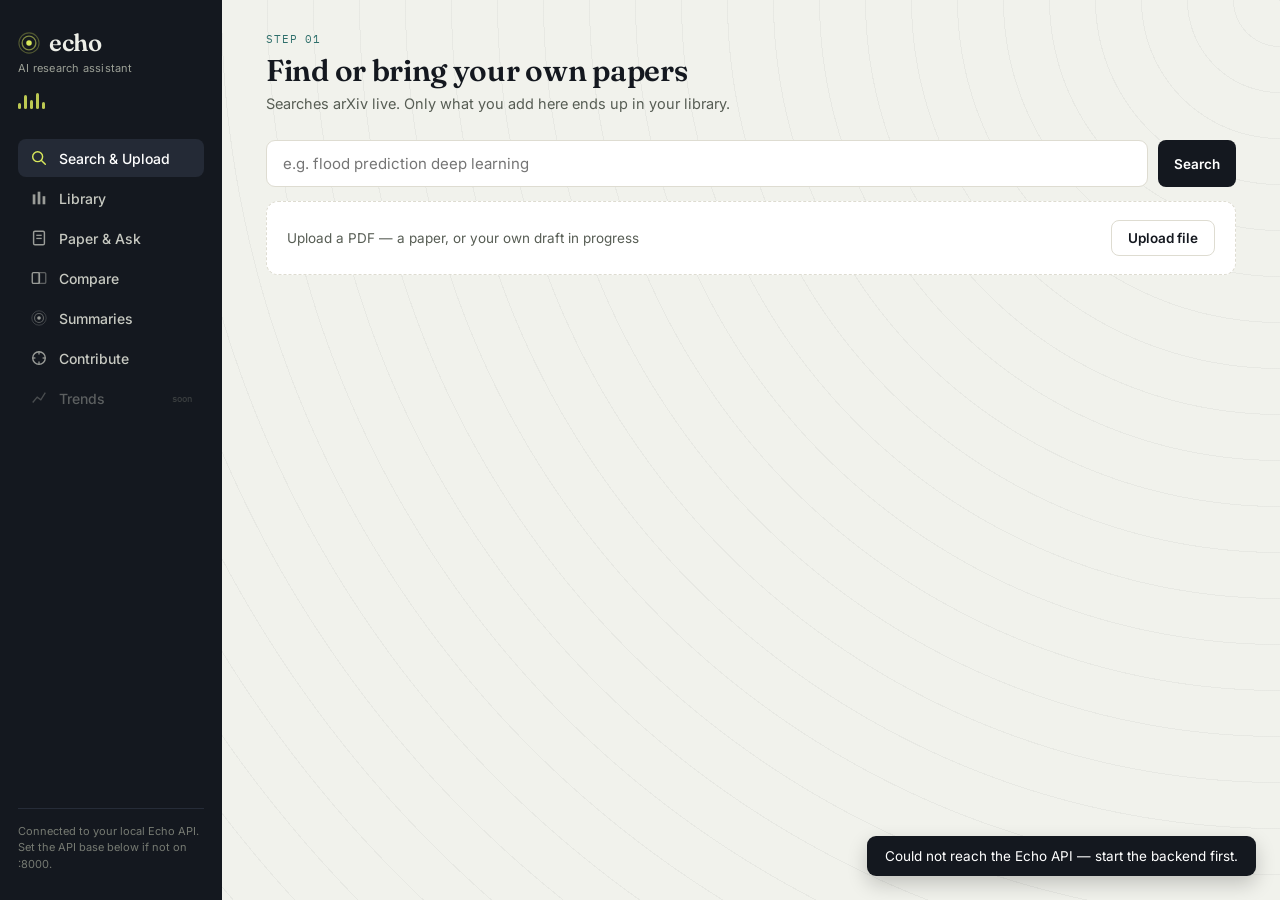
==== frontend/echo_app.html @ d470e2c8 "Echo : Modern researchpaper summarization tool" ====
<!DOCTYPE html>
<html lang="en">
<head>
<meta charset="UTF-8">
<meta name="viewport" content="width=device-width, initial-scale=1.0">
<title>Echo — AI Research Assistant</title>
<link rel="preconnect" href="https://fonts.googleapis.com">
<link href="https://fonts.googleapis.com/css2?family=Fraunces:ital,wght@0,500;0,600;1,500&family=Inter:wght@400;500;600;700&family=IBM+Plex+Mono:wght@400;500&display=swap" rel="stylesheet">
<style>
  :root{
    --ink:#14181F; --ink-soft:#575D54; --paper:#F1F2EC; --card:#FFFFFF; --line:#DEDCD1;
    --teal:#2F6F6B; --teal-soft:#E4EEED; --amber:#C48A2E; --amber-soft:#F5EAD6; --highlighter:#D9E85C;
    --red:#B4432E; --red-soft:#F5DCD6;
  }
  *{box-sizing:border-box;}
  html,body{margin:0;padding:0;}
  body{ background:var(--paper); color:var(--ink); font-family:'Inter',sans-serif; display:flex; min-height:100vh; }
  ::selection{ background:var(--highlighter); }
  @media (prefers-reduced-motion:reduce){ *{ animation:none !important; transition:none !important; } }

  .sidebar{ width:222px; flex-shrink:0; background:var(--ink); color:#EDEEE7; display:flex; flex-direction:column; padding:28px 18px; position:sticky; top:0; height:100vh; overflow-y:auto; }
  .brand{ display:flex; align-items:center; gap:9px; margin-bottom:4px; }
  .brand svg{ color:var(--highlighter); }
  .logo{ font-family:'Fraunces',serif; font-weight:600; font-size:24px; letter-spacing:-0.02em; }
  .tagline{ font-size:11px; color:#9CA096; margin-bottom:18px; letter-spacing:0.02em; }
  .eq{ display:flex; align-items:flex-end; gap:3px; height:16px; margin-bottom:30px; }
  .eq .bar{ width:3px; background:var(--highlighter); border-radius:2px; opacity:.85; transform-origin:bottom; animation:eqpulse 1.2s ease-in-out infinite; }
  .eq .bar:nth-child(1){height:6px; animation-delay:0s;}
  .eq .bar:nth-child(2){height:14px; animation-delay:.15s;}
  .eq .bar:nth-child(3){height:9px; animation-delay:.3s;}
  .eq .bar:nth-child(4){height:16px; animation-delay:.45s;}
  .eq .bar:nth-child(5){height:7px; animation-delay:.6s;}
  @keyframes eqpulse{ 0%,100%{ transform:scaleY(.6);} 50%{ transform:scaleY(1);} }

  nav{ display:flex; flex-direction:column; gap:2px; }
  .navitem{ display:flex; align-items:center; gap:11px; padding:10px 12px; border-radius:8px; font-size:14px; font-weight:500; color:#C7C9C1; cursor:pointer; transition:background .15s ease, color .15s ease; }
  .navitem svg{ flex-shrink:0; opacity:.75; }
  .navitem:hover{ background:#1F2530; color:#fff; }
  .navitem.active{ background:#242A36; color:#fff; }
  .navitem.active svg{ opacity:1; color:var(--highlighter); }
  .navitem.disabled{ opacity:.4; cursor:default; }
  .nav-count{ margin-left:auto; font-family:'IBM Plex Mono',monospace; font-size:10.5px; background:var(--highlighter); color:var(--ink); border-radius:999px; padding:1px 7px; display:none; }
  .nav-count.show{ display:inline-block; }
  .soon{ margin-left:auto; font-family:'IBM Plex Mono',monospace; font-size:9px; color:#767A72; }
  .sidebar-foot{ margin-top:auto; font-size:11px; color:#767A72; line-height:1.5; border-top:1px solid #262C38; padding-top:14px; }

  main{ flex:1; padding:32px 44px 60px; max-width:1100px; position:relative;
    background-image: repeating-radial-gradient(circle at 100% 0%, rgba(20,24,31,0.045) 0px, rgba(20,24,31,0.045) 1px, transparent 1px, transparent 46px); }
  .topbar{ margin-bottom:28px; }
  .eyebrow{ font-family:'IBM Plex Mono',monospace; font-size:11px; text-transform:uppercase; letter-spacing:0.08em; color:var(--teal); margin-bottom:6px; }
  h1.screen-title{ font-family:'Fraunces',serif; font-weight:600; font-size:30px; margin:0 0 6px; letter-spacing:-0.01em; }
  .screen-sub{ color:var(--ink-soft); font-size:14.5px; max-width:620px; }
  .screen{ display:none; }
  .screen.active{ display:block; animation:fadeIn .35s ease; }
  @keyframes fadeIn{ from{opacity:0; transform:translateY(6px);} to{opacity:1; transform:translateY(0);} }

  .btn{ font-family:'Inter',sans-serif; font-weight:600; font-size:13.5px; border:none; border-radius:8px; padding:9px 16px; cursor:pointer; transition:transform .1s ease, opacity .15s ease; }
  .btn:hover{ opacity:.88; }
  .btn:disabled{ opacity:.5; cursor:default; }
  .btn-primary{ background:var(--ink); color:#fff; }
  .btn-ghost{ background:transparent; color:var(--ink); border:1px solid var(--line); }
  .btn-teal{ background:var(--teal); color:#fff; }
  .btn-sm{ padding:6px 11px; font-size:12.5px; }

  .searchbar{ display:flex; gap:10px; margin-bottom:14px; }
  .searchbar input{ flex:1; padding:13px 16px; border-radius:9px; border:1px solid var(--line); font-size:15px; font-family:'Inter',sans-serif; background:#fff; }
  .dropzone{ border:1.5px dashed var(--line); border-radius:12px; padding:18px 20px; display:flex; align-items:center; justify-content:space-between; color:var(--ink-soft); font-size:13.5px; margin-bottom:28px; background:#fff; gap:14px; }

  .card{ background:var(--card); border:1px solid var(--line); border-radius:12px; padding:18px 20px; margin-bottom:12px; position:relative; transition:transform .15s ease, box-shadow .15s ease; }
  .card:hover{ transform:translateY(-2px); box-shadow:0 10px 24px rgba(20,24,31,0.07); }
  .card-top{ display:flex; justify-content:space-between; align-items:flex-start; gap:16px; }
  .paper-title{ font-family:'Fraunces',serif; font-weight:500; font-size:17px; line-height:1.35; margin:0 0 6px; }
  .paper-meta{ font-size:12.5px; color:var(--ink-soft); }
  .badge{ font-family:'IBM Plex Mono',monospace; font-size:10.5px; padding:3px 8px; border-radius:5px; display:inline-flex; align-items:center; gap:5px; margin-top:10px; }
  .badge .dot{ width:6px;height:6px;border-radius:50%; }
  .badge.reviewed{ background:var(--teal-soft); color:var(--teal); }
  .badge.reviewed .dot{ background:var(--teal); }
  .badge.preprint{ background:var(--amber-soft); color:var(--amber); }
  .badge.preprint .dot{ background:var(--amber); }
  .badge.low{ background:var(--red-soft); color:var(--red); }
  .badge.low .dot{ background:var(--red); }
  .card-actions{ margin-top:14px; display:flex; gap:8px; align-items:center; flex-wrap:wrap; }

  .lib-toolbar{ display:flex; justify-content:space-between; align-items:center; background:#fff; border:1px solid var(--line); border-radius:10px; padding:12px 16px; margin-bottom:18px; font-size:13.5px; color:var(--ink-soft); flex-wrap:wrap; gap:10px; }
  .lib-grid{ display:grid; grid-template-columns:1fr 1fr; gap:12px; }
  .chip{ font-family:'IBM Plex Mono',monospace; font-size:10.5px; background:var(--paper); border:1px solid var(--line); border-radius:6px; padding:3px 8px; display:inline-block; margin-top:10px; margin-right:6px; }
  .check{ position:absolute; top:16px; right:16px; width:18px; height:18px; border-radius:5px; border:1.5px solid var(--line); background:#fff; cursor:pointer; }
  .check.checked{ background:var(--teal); border-color:var(--teal); }
  .remove-btn{ position:absolute; top:16px; right:42px; width:18px; height:18px; border-radius:5px; border:1px solid var(--line); background:#fff; display:flex; align-items:center; justify-content:center; cursor:pointer; font-size:12px; color:var(--ink-soft); line-height:1; }
  .remove-btn:hover{ color:var(--red); border-color:var(--red); }

  .detail-grid{ display:grid; grid-template-columns:1.15fr 0.85fr; gap:22px; align-items:start; }
  .field{ margin-bottom:16px; }
  .field-label{ font-family:'IBM Plex Mono',monospace; font-size:10.5px; text-transform:uppercase; letter-spacing:0.07em; color:var(--teal); margin-bottom:5px; }
  .field-body{ font-size:14px; line-height:1.55; }
  .gap-highlight{ background: linear-gradient(104deg, transparent 0, var(--highlighter) 0, var(--highlighter) 100%, transparent 100%); padding:0.05em 0.35em; border-radius:2px 8px 3px 9px/9px 3px 8px 2px; box-decoration-break:clone; -webkit-box-decoration-break:clone; }
  .chat-panel{ background:var(--ink); border-radius:14px; padding:18px; color:#EDEEE7; position:sticky; top:32px; }
  .chat-head{ font-family:'IBM Plex Mono',monospace; font-size:11px; color:#9CA096; margin-bottom:14px; }
  .bubble{ background:#1F2530; border-radius:10px; padding:12px 14px; font-size:13.5px; line-height:1.5; margin-bottom:10px; }
  .bubble.q{ background:transparent; border:1px solid #2E3542; color:#C7C9C1; }
  .src-chip{ display:inline-block; font-family:'IBM Plex Mono',monospace; font-size:10px; background:#2A3140; color:var(--highlighter); border-radius:5px; padding:2px 6px; margin-left:4px; margin-top:4px; }
  .chat-input{ display:flex; gap:8px; margin-top:6px; }
  .chat-input input{ flex:1; background:#1F2530; border:1px solid #2E3542; border-radius:8px; padding:9px 11px; color:#fff; font-size:13px; }
  .chat-log{ max-height:340px; overflow-y:auto; margin-bottom:6px; }

  table.compare{ width:100%; border-collapse:collapse; background:#fff; border-radius:12px; overflow:hidden; border:1px solid var(--line); }
  table.compare th, table.compare td{ text-align:left; padding:13px 16px; font-size:13.5px; border-bottom:1px solid var(--line); vertical-align:top; }
  table.compare th{ font-family:'Fraunces',serif; font-weight:600; font-size:15px; background:var(--paper); }
  table.compare tr:last-child td{ border-bottom:none; }

  .sum-row{ display:flex; gap:10px; margin:7px 0; font-size:13.5px; line-height:1.55; }
  .sum-row .field-label{ min-width:112px; flex-shrink:0; margin-bottom:0; padding-top:1px; }

  .empty-state{ background:#fff; border:1.5px dashed var(--line); border-radius:12px; padding:44px 24px; text-align:center; color:var(--ink-soft); font-size:14px; }
  .empty-state .big{ font-family:'Fraunces',serif; font-size:18px; color:var(--ink); margin-bottom:6px; }
  .empty-state button{ margin-top:14px; }

  textarea.idea-box{ width:100%; padding:13px 14px; border:1px solid var(--line); border-radius:9px; font-family:'Inter',sans-serif; font-size:14.5px; margin:12px 0; resize:vertical; }

  .modal-overlay{ position:fixed; inset:0; background:rgba(20,24,31,0.55); display:flex; align-items:center; justify-content:center; z-index:60; padding:24px; }
  .modal-overlay.hidden{ display:none; }
  .modal-box{ background:#fff; max-width:640px; width:100%; max-height:82vh; overflow-y:auto; border-radius:14px; padding:30px 32px; position:relative; }
  .modal-close{ position:absolute; top:18px; right:18px; width:28px; height:28px; border-radius:8px; border:1px solid var(--line); background:#fff; cursor:pointer; font-size:14px; color:var(--ink-soft); }
  .modal-box .paper-title{ font-size:20px; padding-right:34px; }
  .modal-box p{ font-size:14px; line-height:1.7; color:#23281F; margin:14px 0; white-space:pre-wrap; }

  .toast{ position:fixed; bottom:24px; right:24px; background:var(--ink); color:#fff; padding:12px 18px; border-radius:9px; font-size:13.5px; box-shadow:0 8px 20px rgba(0,0,0,.2); z-index:80; opacity:0; transition:opacity .25s ease; }
  .toast.show{ opacity:1; }
  .spinner{ display:inline-block; width:13px; height:13px; border:2px solid rgba(255,255,255,.4); border-top-color:#fff; border-radius:50%; animation:spin .7s linear infinite; margin-right:6px; vertical-align:-2px; }
  @keyframes spin{ to{ transform:rotate(360deg); } }

  @media (max-width:820px){
    body{ flex-direction:column; }
    .sidebar{ width:100%; height:auto; position:relative; flex-direction:row; align-items:center; overflow-x:auto; }
    nav{ flex-direction:row; }
    main{ padding:24px; }
    .detail-grid, .lib-grid{ grid-template-columns:1fr; }
  }
</style>
</head>
<body>

<aside class="sidebar">
  <div class="brand">
    <svg width="22" height="22" viewBox="0 0 24 24"><circle cx="12" cy="12" r="3" fill="currentColor"/><circle cx="12" cy="12" r="7.5" fill="none" stroke="currentColor" stroke-width="1.5" opacity=".55"/><circle cx="12" cy="12" r="11" fill="none" stroke="currentColor" stroke-width="1.2" opacity=".3"/></svg>
    <div class="logo">echo</div>
  </div>
  <div class="tagline">AI research assistant</div>
  <div class="eq"><span class="bar"></span><span class="bar"></span><span class="bar"></span><span class="bar"></span><span class="bar"></span></div>
  <nav id="nav">
    <div class="navitem active" data-screen="search"><svg width="18" height="18" viewBox="0 0 20 20"><circle cx="8.5" cy="8.5" r="5.5" fill="none" stroke="currentColor" stroke-width="1.6"/><line x1="13" y1="13" x2="17" y2="17" stroke="currentColor" stroke-width="1.6" stroke-linecap="round"/></svg>Search &amp; Upload</div>
    <div class="navitem" data-screen="library"><svg width="18" height="18" viewBox="0 0 20 20"><rect x="3" y="6" width="3" height="11" fill="currentColor"/><rect x="8.5" y="3" width="3" height="14" fill="currentColor"/><rect x="14" y="8" width="3" height="9" fill="currentColor"/></svg>Library<span class="nav-count" id="navLibCount">0</span></div>
    <div class="navitem" data-screen="paper"><svg width="18" height="18" viewBox="0 0 20 20"><rect x="4" y="2.5" width="12" height="15" rx="1.5" fill="none" stroke="currentColor" stroke-width="1.6"/><line x1="7" y1="7" x2="13" y2="7" stroke="currentColor" stroke-width="1.4"/><line x1="7" y1="10.5" x2="13" y2="10.5" stroke="currentColor" stroke-width="1.4"/></svg>Paper &amp; Ask</div>
    <div class="navitem" data-screen="compare"><svg width="18" height="18" viewBox="0 0 20 20"><rect x="2.5" y="4" width="8" height="12" rx="1.3" fill="none" stroke="currentColor" stroke-width="1.5"/><rect x="9.5" y="4" width="8" height="12" rx="1.3" fill="none" stroke="currentColor" stroke-width="1.5" opacity="0.55"/></svg>Compare</div>
    <div class="navitem" data-screen="summaries"><svg width="18" height="18" viewBox="0 0 20 20"><circle cx="10" cy="10" r="2" fill="currentColor"/><circle cx="10" cy="10" r="5" fill="none" stroke="currentColor" stroke-width="1.3" opacity="0.55"/><circle cx="10" cy="10" r="8" fill="none" stroke="currentColor" stroke-width="1.1" opacity="0.3"/></svg>Summaries</div>
    <div class="navitem" data-screen="contribute"><svg width="18" height="18" viewBox="0 0 20 20"><circle cx="10" cy="10" r="7" fill="none" stroke="currentColor" stroke-width="1.5"/><line x1="10" y1="3" x2="10" y2="6" stroke="currentColor" stroke-width="1.4"/><line x1="10" y1="14" x2="10" y2="17" stroke="currentColor" stroke-width="1.4"/><line x1="3" y1="10" x2="6" y2="10" stroke="currentColor" stroke-width="1.4"/><line x1="14" y1="10" x2="17" y2="10" stroke="currentColor" stroke-width="1.4"/></svg>Contribute</div>
    <div class="navitem disabled" data-screen="trends"><svg width="18" height="18" viewBox="0 0 20 20"><polyline points="3,15 8,9 12,12 17,4" fill="none" stroke="currentColor" stroke-width="1.5"/></svg>Trends<span class="soon">soon</span></div>
  </nav>
  <div class="sidebar-foot">Connected to your local Echo API.<br>Set the API base below if not on :8000.</div>
</aside>

<main>

  <section class="screen active" id="search">
    <div class="topbar">
      <div class="eyebrow">Step 01</div>
      <h1 class="screen-title">Find or bring your own papers</h1>
      <div class="screen-sub">Searches arXiv live. Only what you add here ends up in your library.</div>
    </div>
    <div class="searchbar"><input type="text" id="searchInput" placeholder="e.g. flood prediction deep learning"><button class="btn btn-primary" onclick="doSearch()">Search</button></div>
    <div class="dropzone">
      <span>Upload a PDF — a paper, or your own draft in progress</span>
      <input type="file" id="fileInput" accept="application/pdf" style="display:none" onchange="doUpload()">
      <button class="btn btn-ghost" onclick="document.getElementById('fileInput').click()">Upload file</button>
    </div>
    <div id="searchResults"></div>
  </section>

  <section class="screen" id="library">
    <div class="topbar"><div class="eyebrow">Step 02</div><h1 class="screen-title">Your library</h1>
      <div class="screen-sub">Only papers you've added from search or uploaded yourself appear here.</div></div>
    <div id="libraryContent"></div>
  </section>

  <section class="screen" id="paper">
    <div class="topbar"><div class="eyebrow">Step 03</div><h1 class="screen-title" id="paperTitle">Paper &amp; Ask</h1><div class="screen-sub" id="paperMeta"></div></div>
    <div id="paperContent"></div>
  </section>

  <section class="screen" id="compare">
    <div class="topbar"><div class="eyebrow">Step 04</div><h1 class="screen-title">Compare selected papers</h1><div class="screen-sub">Check 2 or more papers in your library to compare them.</div></div>
    <div id="compareContent"></div>
  </section>

  <section class="screen" id="summaries">
    <div class="topbar"><div class="eyebrow">Step 05</div><h1 class="screen-title">Summaries</h1><div class="screen-sub">Methodology, findings, research gap, and future work — generated per paper via RAG.</div></div>
    <div id="summariesContent"></div>
  </section>

  <section class="screen" id="contribute">
    <div class="topbar"><div class="eyebrow">Step 06</div><h1 class="screen-title">Contribute</h1><div class="screen-sub">Describe your idea and Echo will match it against your library by embedding similarity, then suggest how to build on the closest paper.</div></div>
    <div class="card">
      <div class="field-label">Your idea or contribution</div>
      <textarea id="ideaInput" class="idea-box" rows="4">I want to improve flood detection by combining drone-based capture with SAR imagery and a transformer model for near real-time inference.</textarea>
      <div class="card-actions"><button class="btn btn-primary" onclick="analyzeIdea()">Find relevant paper &amp; get guidance</button></div>
    </div>
    <div id="contribResult"></div>
  </section>

  <section class="screen" id="trends">
    <div class="topbar"><div class="eyebrow">Phase 4</div><h1 class="screen-title">Trends &amp; citation network</h1></div>
    <div class="empty-state"><div class="big">Coming soon</div>Citation-network visualization and cross-corpus trend prediction are intentionally out of scope for this version — stubbed here so the full intended shape of Echo is visible.</div>
  </section>

</main>

<div class="modal-overlay hidden" id="readerModal">
  <div class="modal-box">
    <button class="modal-close" onclick="closeReader()">✕</button>
    <div class="eyebrow" id="readerMeta"></div>
    <div class="paper-title" id="readerTitle"></div>
    <div id="readerBody"></div>
  </div>
</div>

<div class="toast" id="toast"></div>

<script>
const API = window.ECHO_API_BASE || 'http://localhost:8000';

let library = [];
let selected = new Set();
let currentPaperId = null;
let chatHistory = {};

function showToast(msg){
  const t = document.getElementById('toast');
  t.textContent = msg;
  t.classList.add('show');
  setTimeout(() => t.classList.remove('show'), 2600);
}

async function api(path, opts={}){
  const res = await fetch(API + path, { headers:{'Content-Type':'application/json'}, ...opts });
  if(!res.ok){ throw new Error('API error ' + res.status); }
  return res.json();
}

function goTo(screenId){
  document.querySelectorAll('.navitem').forEach(i => i.classList.remove('active'));
  const item = document.querySelector(`.navitem[data-screen="${screenId}"]`);
  if(item && !item.classList.contains('disabled')) item.classList.add('active');
  document.querySelectorAll('.screen').forEach(s => s.classList.remove('active'));
  document.getElementById(screenId).classList.add('active');
}
document.querySelectorAll('.navitem').forEach(item => {
  if(!item.classList.contains('disabled')) item.addEventListener('click', () => goTo(item.dataset.screen));
});

async function doSearch(){
  const q = document.getElementById('searchInput').value.trim();
  if(!q) return;
  const el = document.getElementById('searchResults');
  el.innerHTML = `<div class="empty-state"><span class="spinner" style="border-color:rgba(20,24,31,.2); border-top-color:var(--ink);"></span>Searching arXiv...</div>`;
  try{
    const data = await api('/search', { method:'POST', body: JSON.stringify({ query: q }) });
    if(data.results && data.results.error){ el.innerHTML = `<div class="empty-state">Search failed: ${data.results.error}</div>`; return; }
    window._lastResults = data.results || [];
    renderSearchResults();
  }catch(e){
    el.innerHTML = `<div class="empty-state">Could not reach the Echo API at ${API}. Is the backend running?</div>`;
  }
}

function renderSearchResults(){
  const el = document.getElementById('searchResults');
  const results = window._lastResults || [];
  if(results.length === 0){ el.innerHTML = ''; return; }
  el.innerHTML = results.map(p => {
    const added = library.some(lp => lp.id === p.id || lp.title === p.title);
    return `<div class="card"><div class="card-top"><div>
      <div class="paper-title">${p.title}</div>
      <div class="paper-meta">${(p.authors||[]).join(', ')} · ${p.year} · ${p.venue}</div>
      <span class="badge preprint"><span class="dot"></span>arXiv</span>
    </div></div>
    <div class="card-actions"><button class="btn ${added?'btn-ghost':'btn-teal'}" ${added?'disabled':''} onclick='addFromSearch(${JSON.stringify(p).replace(/'/g,"&#39;")})'>${added?'Added ✓':'+ Add to library'}</button></div></div>`;
  }).join('');
}

async function addFromSearch(paper){
  showToast('Ingesting, chunking, embedding, and summarizing...');
  try{
    await api('/library/add-from-search', { method:'POST', body: JSON.stringify(paper) });
    await refreshLibrary();
    renderSearchResults();
    showToast('Added to library');
  }catch(e){ showToast('Failed to add paper'); }
}

async function doUpload(){
  const input = document.getElementById('fileInput');
  if(!input.files.length) return;
  const form = new FormData();
  form.append('file', input.files[0]);
  showToast('Uploading and processing PDF...');
  try{
    const res = await fetch(API + '/library/upload', { method:'POST', body: form });
    if(!res.ok) throw new Error();
    await refreshLibrary();
    showToast('Uploaded and added to library');
  }catch(e){ showToast('Upload failed'); }
  input.value = '';
}

async function refreshLibrary(){
  const data = await api('/library');
  library = data.papers || [];
  library.forEach(p => selected.add(p.id));
  renderLibrary();
  renderSummaries();
  updateNavCount();
}

function renderLibrary(){
  const el = document.getElementById('libraryContent');
  if(library.length === 0){
    el.innerHTML = `<div class="empty-state"><div class="big">Your library is empty</div>Search for papers or upload your own draft — only what you add shows up here.<br><button class="btn btn-primary" onclick="goTo('search')">Go to Search &amp; Upload</button></div>`;
    return;
  }
  const toolbar = `<div class="lib-toolbar"><span>${library.length} paper(s) in your library · ${selected.size} selected</span>
    <div style="display:flex; gap:8px;"><button class="btn btn-ghost" onclick="goTo('compare')">Compare selected</button><button class="btn btn-primary" onclick="goTo('summaries')">View summaries</button></div></div>`;
  const grid = '<div class="lib-grid">' + library.map(p => {
    const isChecked = selected.has(p.id);
    return `<div class="card">
      <div class="remove-btn" onclick="removeFromLibrary('${p.id}')" title="Remove">✕</div>
      <div class="check ${isChecked?'checked':''}" onclick="toggleSelect('${p.id}')" title="Select for compare"></div>
      <div class="paper-title" style="font-size:15px; padding-right:50px;">${p.title}</div>
      <div class="paper-meta">${p.authors||''} ${p.year?'· '+p.year:''}</div>
      <div class="card-actions"><button class="btn btn-ghost btn-sm" onclick="viewPaper('${p.id}')">View &amp; Ask</button><button class="btn btn-ghost btn-sm" onclick="openReader('${p.id}')">Read full paper</button></div>
    </div>`;
  }).join('') + '</div>';
  el.innerHTML = toolbar + grid;
}

function toggleSelect(id){ if(selected.has(id)) selected.delete(id); else selected.add(id); renderLibrary(); renderCompare(); }

async function removeFromLibrary(id){
  await api('/library/' + id, { method:'DELETE' });
  selected.delete(id);
  if(currentPaperId === id) currentPaperId = null;
  await refreshLibrary();
  renderSearchResults();
}

async function viewPaper(id){
  currentPaperId = id;
  goTo('paper');
  renderPaper();
}

function renderPaper(){
  const titleEl = document.getElementById('paperTitle');
  const metaEl = document.getElementById('paperMeta');
  const content = document.getElementById('paperContent');
  const p = library.find(x => x.id === currentPaperId);
  if(!p){
    titleEl.textContent = 'Paper & Ask';
    metaEl.textContent = '';
    content.innerHTML = `<div class="empty-state"><div class="big">No paper selected</div>Add a paper to your library, then click "View &amp; Ask" to open it here.<br><button class="btn btn-primary" onclick="goTo('library')">Go to Library</button></div>`;
    return;
  }
  titleEl.textContent = p.title;
  metaEl.textContent = [p.authors, p.year, p.venue].filter(Boolean).join(' · ');
  if(!chatHistory[p.id]) chatHistory[p.id] = [];
  content.innerHTML = `<div class="card-actions" style="margin:-10px 0 18px;"><button class="btn btn-ghost btn-sm" onclick="openReader('${p.id}')">Read full paper</button></div>
  <div class="detail-grid">
    <div>
      <div class="field"><div class="field-label">Methodology</div><div class="field-body">${p.methodology || 'Not yet summarized.'}</div></div>
      <div class="field"><div class="field-label">Findings</div><div class="field-body">${p.findings || 'Not yet summarized.'}</div></div>
      <div class="field"><div class="field-label">Research gap</div><div class="field-body"><span class="gap-highlight">${p.research_gap || 'Not yet summarized.'}</span></div></div>
      <div class="field"><div class="field-label">Future work</div><div class="field-body">${p.future_work || 'Not yet summarized.'}</div></div>
    </div>
    <div class="chat-panel">
      <div class="chat-head">ASK ECHO ABOUT THIS PAPER</div>
      <div class="chat-log" id="chatLog"></div>
      <div class="chat-input"><input type="text" id="chatInput" placeholder="Ask a question..." onkeydown="if(event.key==='Enter') sendChat()"><button class="btn btn-teal" onclick="sendChat()">Ask</button></div>
    </div>
  </div>`;
  renderChatLog();
}

function renderChatLog(){
  const log = document.getElementById('chatLog');
  if(!log) return;
  const hist = chatHistory[currentPaperId] || [];
  log.innerHTML = hist.map(m => m.role === 'q'
    ? `<div class="bubble q">${m.text}</div>`
    : `<div class="bubble">${m.text}${(m.sources||[]).map((s,i)=>`<span class="src-chip">Source ${i+1} · ${s.section}</span>`).join('')}</div>`
  ).join('');
  log.scrollTop = log.scrollHeight;
}

async function sendChat(){
  const input = document.getElementById('chatInput');
  const q = input.value.trim();
  if(!q || !currentPaperId) return;
  chatHistory[currentPaperId].push({role:'q', text:q});
  input.value = '';
  renderChatLog();
  try{
    const data = await api('/ask', { method:'POST', body: JSON.stringify({ question:q, paper_ids:[currentPaperId] }) });
    chatHistory[currentPaperId].push({role:'a', text:data.answer, sources:data.sources});
  }catch(e){
    chatHistory[currentPaperId].push({role:'a', text:'Something went wrong reaching Echo.'});
  }
  renderChatLog();
}

function renderCompare(){
  const el = document.getElementById('compareContent');
  const rows = library.filter(p => selected.has(p.id));
  if(rows.length < 2){
    el.innerHTML = `<div class="empty-state"><div class="big">Select at least 2 papers</div>Check papers in your library to compare them side by side.<br><button class="btn btn-primary" onclick="goTo('library')">Go to Library</button></div>`;
    return;
  }
  const fields = [['methodology','Methodology'], ['findings','Findings'], ['research_gap','Research gap'], ['future_work','Future work']];
  let html = `<table class="compare"><tr><th></th>${rows.map(p => `<th>${p.title.slice(0,30)}</th>`).join('')}</tr>`;
  fields.forEach(([key,label]) => { html += `<tr><td><strong>${label}</strong></td>${rows.map(p => `<td>${p[key] || '—'}</td>`).join('')}</tr>`; });
  html += '</table>';
  el.innerHTML = html;
}

function renderSummaries(){
  const el = document.getElementById('summariesContent');
  if(library.length === 0){
    el.innerHTML = `<div class="empty-state"><div class="big">No summaries yet</div>Add papers to your library and they'll be summarized automatically.<br><button class="btn btn-primary" onclick="goTo('search')">Go to Search &amp; Upload</button></div>`;
    return;
  }
  el.innerHTML = library.map(p => `<div class="card">
      <div class="paper-title" style="font-size:16px;">${p.title}</div>
      <div class="sum-row"><span class="field-label">Methodology</span><span>${p.methodology || 'Processing...'}</span></div>
      <div class="sum-row"><span class="field-label">Findings</span><span>${p.findings || 'Processing...'}</span></div>
      <div class="sum-row"><span class="field-label">Research gap</span><span><span class="gap-highlight">${p.research_gap || 'Processing...'}</span></span></div>
      <div class="sum-row"><span class="field-label">Future work</span><span>${p.future_work || 'Processing...'}</span></div>
      <div class="card-actions"><button class="btn btn-ghost btn-sm" onclick="openReader('${p.id}')">Read full paper</button><button class="btn btn-ghost btn-sm" onclick="viewPaper('${p.id}')">Ask about this</button></div>
    </div>`).join('');
}

async function analyzeIdea(){
  const el = document.getElementById('contribResult');
  const idea = document.getElementById('ideaInput').value.trim();
  if(library.length === 0){
    el.innerHTML = `<div class="empty-state"><div class="big">Add papers first</div>Echo matches your idea against papers in your library — add a few, then come back here.<br><button class="btn btn-primary" onclick="goTo('search')">Go to Search &amp; Upload</button></div>`;
    return;
  }
  el.innerHTML = `<div class="empty-state"><span class="spinner" style="border-color:rgba(20,24,31,.2); border-top-color:var(--ink);"></span>Matching against your library...</div>`;
  try{
    const data = await api('/contribute', { method:'POST', body: JSON.stringify({ idea, paper_ids: library.map(p=>p.id) }) });
    if(data.error){ el.innerHTML = `<div class="empty-state">${data.error}</div>`; return; }
    let noveltyClass = 'reviewed';
    if(data.novelty.startsWith('High')) noveltyClass = 'low';
    else if(data.novelty.startsWith('Medium')) noveltyClass = 'preprint';
    el.innerHTML = `<div class="card">
        <div class="eyebrow">Most relevant paper in your library</div>
        <div class="paper-title">${data.title}</div>
        <span class="badge ${noveltyClass}"><span class="dot"></span>${data.novelty}</span>
        <div class="card-actions"><button class="btn btn-ghost btn-sm" onclick="viewPaper('${data.paper_id}')">Open this paper</button></div>
      </div>
      <div class="card"><div class="field-label">How you could build on it</div><div class="field-body" style="margin-top:8px; white-space:pre-wrap;">${data.guidance}</div></div>`;
  }catch(e){ el.innerHTML = `<div class="empty-state">Something went wrong reaching Echo.</div>`; }
}

async function openReader(id){
  const p = library.find(x => x.id === id) || await api('/paper/' + id);
  document.getElementById('readerMeta').textContent = [p.authors, p.year, p.venue].filter(Boolean).join(' · ');
  document.getElementById('readerTitle').textContent = p.title;
  document.getElementById('readerBody').innerHTML = `<p>${(p.full_text || 'No full text stored for this paper.').slice(0, 6000)}</p>`;
  document.getElementById('readerModal').classList.remove('hidden');
}
function closeReader(){ document.getElementById('readerModal').classList.add('hidden'); }
document.getElementById('readerModal').addEventListener('click', e => { if(e.target.id === 'readerModal') closeReader(); });

function updateNavCount(){
  const badge = document.getElementById('navLibCount');
  badge.textContent = library.length;
  badge.classList.toggle('show', library.length > 0);
}

refreshLibrary().catch(() => showToast('Could not reach the Echo API — start the backend first.'));
</script>
</body>
</html>
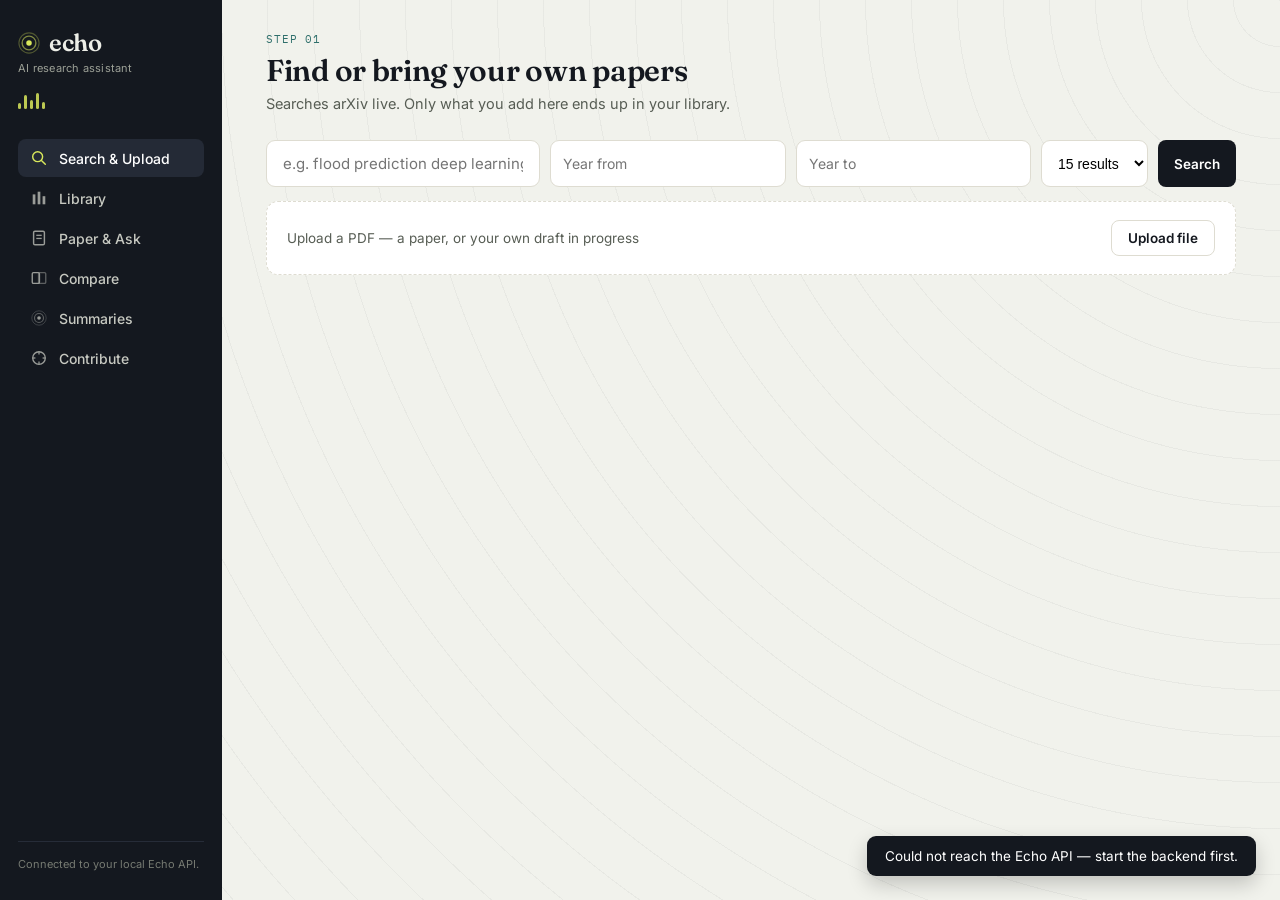
==== commit 50c9144b: "project compleated" ====
--- a/frontend/echo_app.html
+++ b/frontend/echo_app.html
@@ -1,492 +1,957 @@
 <!DOCTYPE html>
 <html lang="en">
+
 <head>
-<meta charset="UTF-8">
-<meta name="viewport" content="width=device-width, initial-scale=1.0">
-<title>Echo — AI Research Assistant</title>
-<link rel="preconnect" href="https://fonts.googleapis.com">
-<link href="https://fonts.googleapis.com/css2?family=Fraunces:ital,wght@0,500;0,600;1,500&family=Inter:wght@400;500;600;700&family=IBM+Plex+Mono:wght@400;500&display=swap" rel="stylesheet">
-<style>
-  :root{
-    --ink:#14181F; --ink-soft:#575D54; --paper:#F1F2EC; --card:#FFFFFF; --line:#DEDCD1;
-    --teal:#2F6F6B; --teal-soft:#E4EEED; --amber:#C48A2E; --amber-soft:#F5EAD6; --highlighter:#D9E85C;
-    --red:#B4432E; --red-soft:#F5DCD6;
-  }
-  *{box-sizing:border-box;}
-  html,body{margin:0;padding:0;}
-  body{ background:var(--paper); color:var(--ink); font-family:'Inter',sans-serif; display:flex; min-height:100vh; }
-  ::selection{ background:var(--highlighter); }
-  @media (prefers-reduced-motion:reduce){ *{ animation:none !important; transition:none !important; } }
-
-  .sidebar{ width:222px; flex-shrink:0; background:var(--ink); color:#EDEEE7; display:flex; flex-direction:column; padding:28px 18px; position:sticky; top:0; height:100vh; overflow-y:auto; }
-  .brand{ display:flex; align-items:center; gap:9px; margin-bottom:4px; }
-  .brand svg{ color:var(--highlighter); }
-  .logo{ font-family:'Fraunces',serif; font-weight:600; font-size:24px; letter-spacing:-0.02em; }
-  .tagline{ font-size:11px; color:#9CA096; margin-bottom:18px; letter-spacing:0.02em; }
-  .eq{ display:flex; align-items:flex-end; gap:3px; height:16px; margin-bottom:30px; }
-  .eq .bar{ width:3px; background:var(--highlighter); border-radius:2px; opacity:.85; transform-origin:bottom; animation:eqpulse 1.2s ease-in-out infinite; }
-  .eq .bar:nth-child(1){height:6px; animation-delay:0s;}
-  .eq .bar:nth-child(2){height:14px; animation-delay:.15s;}
-  .eq .bar:nth-child(3){height:9px; animation-delay:.3s;}
-  .eq .bar:nth-child(4){height:16px; animation-delay:.45s;}
-  .eq .bar:nth-child(5){height:7px; animation-delay:.6s;}
-  @keyframes eqpulse{ 0%,100%{ transform:scaleY(.6);} 50%{ transform:scaleY(1);} }
-
-  nav{ display:flex; flex-direction:column; gap:2px; }
-  .navitem{ display:flex; align-items:center; gap:11px; padding:10px 12px; border-radius:8px; font-size:14px; font-weight:500; color:#C7C9C1; cursor:pointer; transition:background .15s ease, color .15s ease; }
-  .navitem svg{ flex-shrink:0; opacity:.75; }
-  .navitem:hover{ background:#1F2530; color:#fff; }
-  .navitem.active{ background:#242A36; color:#fff; }
-  .navitem.active svg{ opacity:1; color:var(--highlighter); }
-  .navitem.disabled{ opacity:.4; cursor:default; }
-  .nav-count{ margin-left:auto; font-family:'IBM Plex Mono',monospace; font-size:10.5px; background:var(--highlighter); color:var(--ink); border-radius:999px; padding:1px 7px; display:none; }
-  .nav-count.show{ display:inline-block; }
-  .soon{ margin-left:auto; font-family:'IBM Plex Mono',monospace; font-size:9px; color:#767A72; }
-  .sidebar-foot{ margin-top:auto; font-size:11px; color:#767A72; line-height:1.5; border-top:1px solid #262C38; padding-top:14px; }
-
-  main{ flex:1; padding:32px 44px 60px; max-width:1100px; position:relative;
-    background-image: repeating-radial-gradient(circle at 100% 0%, rgba(20,24,31,0.045) 0px, rgba(20,24,31,0.045) 1px, transparent 1px, transparent 46px); }
-  .topbar{ margin-bottom:28px; }
-  .eyebrow{ font-family:'IBM Plex Mono',monospace; font-size:11px; text-transform:uppercase; letter-spacing:0.08em; color:var(--teal); margin-bottom:6px; }
-  h1.screen-title{ font-family:'Fraunces',serif; font-weight:600; font-size:30px; margin:0 0 6px; letter-spacing:-0.01em; }
-  .screen-sub{ color:var(--ink-soft); font-size:14.5px; max-width:620px; }
-  .screen{ display:none; }
-  .screen.active{ display:block; animation:fadeIn .35s ease; }
-  @keyframes fadeIn{ from{opacity:0; transform:translateY(6px);} to{opacity:1; transform:translateY(0);} }
-
-  .btn{ font-family:'Inter',sans-serif; font-weight:600; font-size:13.5px; border:none; border-radius:8px; padding:9px 16px; cursor:pointer; transition:transform .1s ease, opacity .15s ease; }
-  .btn:hover{ opacity:.88; }
-  .btn:disabled{ opacity:.5; cursor:default; }
-  .btn-primary{ background:var(--ink); color:#fff; }
-  .btn-ghost{ background:transparent; color:var(--ink); border:1px solid var(--line); }
-  .btn-teal{ background:var(--teal); color:#fff; }
-  .btn-sm{ padding:6px 11px; font-size:12.5px; }
-
-  .searchbar{ display:flex; gap:10px; margin-bottom:14px; }
-  .searchbar input{ flex:1; padding:13px 16px; border-radius:9px; border:1px solid var(--line); font-size:15px; font-family:'Inter',sans-serif; background:#fff; }
-  .dropzone{ border:1.5px dashed var(--line); border-radius:12px; padding:18px 20px; display:flex; align-items:center; justify-content:space-between; color:var(--ink-soft); font-size:13.5px; margin-bottom:28px; background:#fff; gap:14px; }
-
-  .card{ background:var(--card); border:1px solid var(--line); border-radius:12px; padding:18px 20px; margin-bottom:12px; position:relative; transition:transform .15s ease, box-shadow .15s ease; }
-  .card:hover{ transform:translateY(-2px); box-shadow:0 10px 24px rgba(20,24,31,0.07); }
-  .card-top{ display:flex; justify-content:space-between; align-items:flex-start; gap:16px; }
-  .paper-title{ font-family:'Fraunces',serif; font-weight:500; font-size:17px; line-height:1.35; margin:0 0 6px; }
-  .paper-meta{ font-size:12.5px; color:var(--ink-soft); }
-  .badge{ font-family:'IBM Plex Mono',monospace; font-size:10.5px; padding:3px 8px; border-radius:5px; display:inline-flex; align-items:center; gap:5px; margin-top:10px; }
-  .badge .dot{ width:6px;height:6px;border-radius:50%; }
-  .badge.reviewed{ background:var(--teal-soft); color:var(--teal); }
-  .badge.reviewed .dot{ background:var(--teal); }
-  .badge.preprint{ background:var(--amber-soft); color:var(--amber); }
-  .badge.preprint .dot{ background:var(--amber); }
-  .badge.low{ background:var(--red-soft); color:var(--red); }
-  .badge.low .dot{ background:var(--red); }
-  .card-actions{ margin-top:14px; display:flex; gap:8px; align-items:center; flex-wrap:wrap; }
-
-  .lib-toolbar{ display:flex; justify-content:space-between; align-items:center; background:#fff; border:1px solid var(--line); border-radius:10px; padding:12px 16px; margin-bottom:18px; font-size:13.5px; color:var(--ink-soft); flex-wrap:wrap; gap:10px; }
-  .lib-grid{ display:grid; grid-template-columns:1fr 1fr; gap:12px; }
-  .chip{ font-family:'IBM Plex Mono',monospace; font-size:10.5px; background:var(--paper); border:1px solid var(--line); border-radius:6px; padding:3px 8px; display:inline-block; margin-top:10px; margin-right:6px; }
-  .check{ position:absolute; top:16px; right:16px; width:18px; height:18px; border-radius:5px; border:1.5px solid var(--line); background:#fff; cursor:pointer; }
-  .check.checked{ background:var(--teal); border-color:var(--teal); }
-  .remove-btn{ position:absolute; top:16px; right:42px; width:18px; height:18px; border-radius:5px; border:1px solid var(--line); background:#fff; display:flex; align-items:center; justify-content:center; cursor:pointer; font-size:12px; color:var(--ink-soft); line-height:1; }
-  .remove-btn:hover{ color:var(--red); border-color:var(--red); }
-
-  .detail-grid{ display:grid; grid-template-columns:1.15fr 0.85fr; gap:22px; align-items:start; }
-  .field{ margin-bottom:16px; }
-  .field-label{ font-family:'IBM Plex Mono',monospace; font-size:10.5px; text-transform:uppercase; letter-spacing:0.07em; color:var(--teal); margin-bottom:5px; }
-  .field-body{ font-size:14px; line-height:1.55; }
-  .gap-highlight{ background: linear-gradient(104deg, transparent 0, var(--highlighter) 0, var(--highlighter) 100%, transparent 100%); padding:0.05em 0.35em; border-radius:2px 8px 3px 9px/9px 3px 8px 2px; box-decoration-break:clone; -webkit-box-decoration-break:clone; }
-  .chat-panel{ background:var(--ink); border-radius:14px; padding:18px; color:#EDEEE7; position:sticky; top:32px; }
-  .chat-head{ font-family:'IBM Plex Mono',monospace; font-size:11px; color:#9CA096; margin-bottom:14px; }
-  .bubble{ background:#1F2530; border-radius:10px; padding:12px 14px; font-size:13.5px; line-height:1.5; margin-bottom:10px; }
-  .bubble.q{ background:transparent; border:1px solid #2E3542; color:#C7C9C1; }
-  .src-chip{ display:inline-block; font-family:'IBM Plex Mono',monospace; font-size:10px; background:#2A3140; color:var(--highlighter); border-radius:5px; padding:2px 6px; margin-left:4px; margin-top:4px; }
-  .chat-input{ display:flex; gap:8px; margin-top:6px; }
-  .chat-input input{ flex:1; background:#1F2530; border:1px solid #2E3542; border-radius:8px; padding:9px 11px; color:#fff; font-size:13px; }
-  .chat-log{ max-height:340px; overflow-y:auto; margin-bottom:6px; }
-
-  table.compare{ width:100%; border-collapse:collapse; background:#fff; border-radius:12px; overflow:hidden; border:1px solid var(--line); }
-  table.compare th, table.compare td{ text-align:left; padding:13px 16px; font-size:13.5px; border-bottom:1px solid var(--line); vertical-align:top; }
-  table.compare th{ font-family:'Fraunces',serif; font-weight:600; font-size:15px; background:var(--paper); }
-  table.compare tr:last-child td{ border-bottom:none; }
-
-  .sum-row{ display:flex; gap:10px; margin:7px 0; font-size:13.5px; line-height:1.55; }
-  .sum-row .field-label{ min-width:112px; flex-shrink:0; margin-bottom:0; padding-top:1px; }
-
-  .empty-state{ background:#fff; border:1.5px dashed var(--line); border-radius:12px; padding:44px 24px; text-align:center; color:var(--ink-soft); font-size:14px; }
-  .empty-state .big{ font-family:'Fraunces',serif; font-size:18px; color:var(--ink); margin-bottom:6px; }
-  .empty-state button{ margin-top:14px; }
-
-  textarea.idea-box{ width:100%; padding:13px 14px; border:1px solid var(--line); border-radius:9px; font-family:'Inter',sans-serif; font-size:14.5px; margin:12px 0; resize:vertical; }
-
-  .modal-overlay{ position:fixed; inset:0; background:rgba(20,24,31,0.55); display:flex; align-items:center; justify-content:center; z-index:60; padding:24px; }
-  .modal-overlay.hidden{ display:none; }
-  .modal-box{ background:#fff; max-width:640px; width:100%; max-height:82vh; overflow-y:auto; border-radius:14px; padding:30px 32px; position:relative; }
-  .modal-close{ position:absolute; top:18px; right:18px; width:28px; height:28px; border-radius:8px; border:1px solid var(--line); background:#fff; cursor:pointer; font-size:14px; color:var(--ink-soft); }
-  .modal-box .paper-title{ font-size:20px; padding-right:34px; }
-  .modal-box p{ font-size:14px; line-height:1.7; color:#23281F; margin:14px 0; white-space:pre-wrap; }
-
-  .toast{ position:fixed; bottom:24px; right:24px; background:var(--ink); color:#fff; padding:12px 18px; border-radius:9px; font-size:13.5px; box-shadow:0 8px 20px rgba(0,0,0,.2); z-index:80; opacity:0; transition:opacity .25s ease; }
-  .toast.show{ opacity:1; }
-  .spinner{ display:inline-block; width:13px; height:13px; border:2px solid rgba(255,255,255,.4); border-top-color:#fff; border-radius:50%; animation:spin .7s linear infinite; margin-right:6px; vertical-align:-2px; }
-  @keyframes spin{ to{ transform:rotate(360deg); } }
-
-  @media (max-width:820px){
-    body{ flex-direction:column; }
-    .sidebar{ width:100%; height:auto; position:relative; flex-direction:row; align-items:center; overflow-x:auto; }
-    nav{ flex-direction:row; }
-    main{ padding:24px; }
-    .detail-grid, .lib-grid{ grid-template-columns:1fr; }
-  }
-</style>
+  <meta charset="UTF-8">
+  <meta name="viewport" content="width=device-width, initial-scale=1.0">
+  <title>Echo — AI Research Assistant</title>
+  <link rel="preconnect" href="https://fonts.googleapis.com">
+  <link
+    href="https://fonts.googleapis.com/css2?family=Fraunces:ital,wght@0,500;0,600;1,500&family=Inter:wght@400;500;600;700&family=IBM+Plex+Mono:wght@400;500&display=swap"
+    rel="stylesheet">
+  <style>
+    :root {
+      --ink: #14181F;
+      --ink-soft: #575D54;
+      --paper: #F1F2EC;
+      --card: #FFFFFF;
+      --line: #DEDCD1;
+      --teal: #2F6F6B;
+      --teal-soft: #E4EEED;
+      --amber: #C48A2E;
+      --amber-soft: #F5EAD6;
+      --highlighter: #D9E85C;
+      --red: #B4432E;
+      --red-soft: #F5DCD6;
+    }
+
+    * {
+      box-sizing: border-box;
+    }
+
+    html,
+    body {
+      margin: 0;
+      padding: 0;
+    }
+
+    body {
+      background: var(--paper);
+      color: var(--ink);
+      font-family: 'Inter', sans-serif;
+      display: flex;
+      min-height: 100vh;
+    }
+
+    ::selection {
+      background: var(--highlighter);
+    }
+
+    @media (prefers-reduced-motion:reduce) {
+      * {
+        animation: none !important;
+        transition: none !important;
+      }
+    }
+
+    .sidebar {
+      width: 222px;
+      flex-shrink: 0;
+      background: var(--ink);
+      color: #EDEEE7;
+      display: flex;
+      flex-direction: column;
+      padding: 28px 18px;
+      position: sticky;
+      top: 0;
+      height: 100vh;
+      overflow-y: auto;
+    }
+
+    .brand {
+      display: flex;
+      align-items: center;
+      gap: 9px;
+      margin-bottom: 4px;
+    }
+
+    .brand svg {
+      color: var(--highlighter);
+    }
+
+    .logo {
+      font-family: 'Fraunces', serif;
+      font-weight: 600;
+      font-size: 24px;
+      letter-spacing: -0.02em;
+    }
+
+    .tagline {
+      font-size: 11px;
+      color: #9CA096;
+      margin-bottom: 18px;
+      letter-spacing: 0.02em;
+    }
+
+    .eq {
+      display: flex;
+      align-items: flex-end;
+      gap: 3px;
+      height: 16px;
+      margin-bottom: 30px;
+    }
+
+    .eq .bar {
+      width: 3px;
+      background: var(--highlighter);
+      border-radius: 2px;
+      opacity: .85;
+      transform-origin: bottom;
+      animation: eqpulse 1.2s ease-in-out infinite;
+    }
+
+    .eq .bar:nth-child(1) {
+      height: 6px;
+      animation-delay: 0s;
+    }
+
+    .eq .bar:nth-child(2) {
+      height: 14px;
+      animation-delay: .15s;
+    }
+
+    .eq .bar:nth-child(3) {
+      height: 9px;
+      animation-delay: .3s;
+    }
+
+    .eq .bar:nth-child(4) {
+      height: 16px;
+      animation-delay: .45s;
+    }
+
+    .eq .bar:nth-child(5) {
+      height: 7px;
+      animation-delay: .6s;
+    }
+
+    @keyframes eqpulse {
+
+      0%,
+      100% {
+        transform: scaleY(.6);
+      }
+
+      50% {
+        transform: scaleY(1);
+      }
+    }
+
+    nav {
+      display: flex;
+      flex-direction: column;
+      gap: 2px;
+    }
+
+    .navitem {
+      display: flex;
+      align-items: center;
+      gap: 11px;
+      padding: 10px 12px;
+      border-radius: 8px;
+      font-size: 14px;
+      font-weight: 500;
+      color: #C7C9C1;
+      cursor: pointer;
+      transition: background .15s ease, color .15s ease;
+    }
+
+    .navitem svg {
+      flex-shrink: 0;
+      opacity: .75;
+    }
+
+    .navitem:hover {
+      background: #1F2530;
+      color: #fff;
+    }
+
+    .navitem.active {
+      background: #242A36;
+      color: #fff;
+    }
+
+    .navitem.active svg {
+      opacity: 1;
+      color: var(--highlighter);
+    }
+
+    .navitem.disabled {
+      opacity: .4;
+      cursor: default;
+    }
+
+    .nav-count {
+      margin-left: auto;
+      font-family: 'IBM Plex Mono', monospace;
+      font-size: 10.5px;
+      background: var(--highlighter);
+      color: var(--ink);
+      border-radius: 999px;
+      padding: 1px 7px;
+      display: none;
+    }
+
+    .nav-count.show {
+      display: inline-block;
+    }
+
+    .soon {
+      margin-left: auto;
+      font-family: 'IBM Plex Mono', monospace;
+      font-size: 9px;
+      color: #767A72;
+    }
+
+    .sidebar-foot {
+      margin-top: auto;
+      font-size: 11px;
+      color: #767A72;
+      line-height: 1.5;
+      border-top: 1px solid #262C38;
+      padding-top: 14px;
+    }
+
+    main {
+      flex: 1;
+      padding: 32px 44px 60px;
+      max-width: 1100px;
+      position: relative;
+      background-image: repeating-radial-gradient(circle at 100% 0%, rgba(20, 24, 31, 0.045) 0px, rgba(20, 24, 31, 0.045) 1px, transparent 1px, transparent 46px);
+    }
+
+    .topbar {
+      margin-bottom: 28px;
+    }
+
+    .eyebrow {
+      font-family: 'IBM Plex Mono', monospace;
+      font-size: 11px;
+      text-transform: uppercase;
+      letter-spacing: 0.08em;
+      color: var(--teal);
+      margin-bottom: 6px;
+    }
+
+    h1.screen-title {
+      font-family: 'Fraunces', serif;
+      font-weight: 600;
+      font-size: 30px;
+      margin: 0 0 6px;
+      letter-spacing: -0.01em;
+    }
+
+    .screen-sub {
+      color: var(--ink-soft);
+      font-size: 14.5px;
+      max-width: 620px;
+    }
+
+    .screen {
+      display: none;
+    }
+
+    .screen.active {
+      display: block;
+      animation: fadeIn .35s ease;
+    }
+
+    @keyframes fadeIn {
+      from {
+        opacity: 0;
+        transform: translateY(6px);
+      }
+
+      to {
+        opacity: 1;
+        transform: translateY(0);
+      }
+    }
+
+    .btn {
+      font-family: 'Inter', sans-serif;
+      font-weight: 600;
+      font-size: 13.5px;
+      border: none;
+      border-radius: 8px;
+      padding: 9px 16px;
+      cursor: pointer;
+      transition: transform .1s ease, opacity .15s ease;
+    }
+
+    .btn:hover {
+      opacity: .88;
+    }
+
+    .btn:disabled {
+      opacity: .5;
+      cursor: default;
+    }
+
+    .btn-primary {
+      background: var(--ink);
+      color: #fff;
+    }
+
+    .btn-ghost {
+      background: transparent;
+      color: var(--ink);
+      border: 1px solid var(--line);
+    }
+
+    .btn-teal {
+      background: var(--teal);
+      color: #fff;
+    }
+
+    .btn-sm {
+      padding: 6px 11px;
+      font-size: 12.5px;
+    }
+
+    .searchbar {
+      display: flex;
+      gap: 10px;
+      margin-bottom: 14px;
+    }
+
+    .searchbar input {
+      flex: 1;
+      padding: 13px 16px;
+      border-radius: 9px;
+      border: 1px solid var(--line);
+      font-size: 15px;
+      font-family: 'Inter', sans-serif;
+      background: #fff;
+    }
+
+    .dropzone {
+      border: 1.5px dashed var(--line);
+      border-radius: 12px;
+      padding: 18px 20px;
+      display: flex;
+      align-items: center;
+      justify-content: space-between;
+      color: var(--ink-soft);
+      font-size: 13.5px;
+      margin-bottom: 28px;
+      background: #fff;
+      gap: 14px;
+    }
+
+    .card {
+      background: var(--card);
+      border: 1px solid var(--line);
+      border-radius: 12px;
+      padding: 18px 20px;
+      margin-bottom: 12px;
+      position: relative;
+      transition: transform .15s ease, box-shadow .15s ease;
+    }
+
+    .card:hover {
+      transform: translateY(-2px);
+      box-shadow: 0 10px 24px rgba(20, 24, 31, 0.07);
+    }
+
+    .card-top {
+      display: flex;
+      justify-content: space-between;
+      align-items: flex-start;
+      gap: 16px;
+    }
+
+    .paper-title {
+      font-family: 'Fraunces', serif;
+      font-weight: 500;
+      font-size: 17px;
+      line-height: 1.35;
+      margin: 0 0 6px;
+    }
+
+    .paper-meta {
+      font-size: 12.5px;
+      color: var(--ink-soft);
+    }
+
+    .badge {
+      font-family: 'IBM Plex Mono', monospace;
+      font-size: 10.5px;
+      padding: 3px 8px;
+      border-radius: 5px;
+      display: inline-flex;
+      align-items: center;
+      gap: 5px;
+      margin-top: 10px;
+    }
+
+    .badge .dot {
+      width: 6px;
+      height: 6px;
+      border-radius: 50%;
+    }
+
+    .badge.reviewed {
+      background: var(--teal-soft);
+      color: var(--teal);
+    }
+
+    .badge.reviewed .dot {
+      background: var(--teal);
+    }
+
+    .badge.preprint {
+      background: var(--amber-soft);
+      color: var(--amber);
+    }
+
+    .badge.preprint .dot {
+      background: var(--amber);
+    }
+
+    .badge.low {
+      background: var(--red-soft);
+      color: var(--red);
+    }
+
+    .badge.low .dot {
+      background: var(--red);
+    }
+
+    .card-actions {
+      margin-top: 14px;
+      display: flex;
+      gap: 8px;
+      align-items: center;
+      flex-wrap: wrap;
+    }
+
+    .lib-toolbar {
+      display: flex;
+      justify-content: space-between;
+      align-items: center;
+      background: #fff;
+      border: 1px solid var(--line);
+      border-radius: 10px;
+      padding: 12px 16px;
+      margin-bottom: 18px;
+      font-size: 13.5px;
+      color: var(--ink-soft);
+      flex-wrap: wrap;
+      gap: 10px;
+    }
+
+    .lib-grid {
+      display: grid;
+      grid-template-columns: 1fr 1fr;
+      gap: 12px;
+    }
+
+    .chip {
+      font-family: 'IBM Plex Mono', monospace;
+      font-size: 10.5px;
+      background: var(--paper);
+      border: 1px solid var(--line);
+      border-radius: 6px;
+      padding: 3px 8px;
+      display: inline-block;
+      margin-top: 10px;
+      margin-right: 6px;
+    }
+
+    .check {
+      position: absolute;
+      top: 16px;
+      right: 16px;
+      width: 18px;
+      height: 18px;
+      border-radius: 5px;
+      border: 1.5px solid var(--line);
+      background: #fff;
+      cursor: pointer;
+    }
+
+    .check.checked {
+      background: var(--teal);
+      border-color: var(--teal);
+    }
+
+    .remove-btn {
+      position: absolute;
+      top: 16px;
+      right: 42px;
+      width: 18px;
+      height: 18px;
+      border-radius: 5px;
+      border: 1px solid var(--line);
+      background: #fff;
+      display: flex;
+      align-items: center;
+      justify-content: center;
+      cursor: pointer;
+      font-size: 12px;
+      color: var(--ink-soft);
+      line-height: 1;
+    }
+
+    .remove-btn:hover {
+      color: var(--red);
+      border-color: var(--red);
+    }
+
+    .detail-grid {
+      display: grid;
+      grid-template-columns: 1.15fr 0.85fr;
+      gap: 22px;
+      align-items: start;
+    }
+
+    .field {
+      margin-bottom: 16px;
+    }
+
+    .field-label {
+      font-family: 'IBM Plex Mono', monospace;
+      font-size: 10.5px;
+      text-transform: uppercase;
+      letter-spacing: 0.07em;
+      color: var(--teal);
+      margin-bottom: 5px;
+    }
+
+    .field-body {
+      font-size: 14px;
+      line-height: 1.55;
+    }
+
+    .gap-highlight {
+      background: linear-gradient(104deg, transparent 0, var(--highlighter) 0, var(--highlighter) 100%, transparent 100%);
+      padding: 0.05em 0.35em;
+      border-radius: 2px 8px 3px 9px/9px 3px 8px 2px;
+      box-decoration-break: clone;
+      -webkit-box-decoration-break: clone;
+    }
+
+    .chat-panel {
+      background: var(--ink);
+      border-radius: 14px;
+      padding: 18px;
+      color: #EDEEE7;
+      position: sticky;
+      top: 32px;
+    }
+
+    .chat-head {
+      font-family: 'IBM Plex Mono', monospace;
+      font-size: 11px;
+      color: #9CA096;
+      margin-bottom: 14px;
+    }
+
+    .bubble {
+      background: #1F2530;
+      border-radius: 10px;
+      padding: 12px 14px;
+      font-size: 13.5px;
+      line-height: 1.5;
+      margin-bottom: 10px;
+    }
+
+    .bubble.q {
+      background: transparent;
+      border: 1px solid #2E3542;
+      color: #C7C9C1;
+    }
+
+    .src-chip {
+      display: inline-block;
+      font-family: 'IBM Plex Mono', monospace;
+      font-size: 10px;
+      background: #2A3140;
+      color: var(--highlighter);
+      border-radius: 5px;
+      padding: 2px 6px;
+      margin-left: 4px;
+      margin-top: 4px;
+    }
+
+    .chat-input {
+      display: flex;
+      gap: 8px;
+      margin-top: 6px;
+    }
+
+    .chat-input input {
+      flex: 1;
+      background: #1F2530;
+      border: 1px solid #2E3542;
+      border-radius: 8px;
+      padding: 9px 11px;
+      color: #fff;
+      font-size: 13px;
+    }
+
+    .chat-log {
+      max-height: 340px;
+      overflow-y: auto;
+      margin-bottom: 6px;
+    }
+
+    table.compare {
+      width: 100%;
+      border-collapse: collapse;
+      background: #fff;
+      border-radius: 12px;
+      overflow: hidden;
+      border: 1px solid var(--line);
+    }
+
+    table.compare th,
+    table.compare td {
+      text-align: left;
+      padding: 13px 16px;
+      font-size: 13.5px;
+      border-bottom: 1px solid var(--line);
+      vertical-align: top;
+    }
+
+    table.compare th {
+      font-family: 'Fraunces', serif;
+      font-weight: 600;
+      font-size: 15px;
+      background: var(--paper);
+    }
+
+    table.compare tr:last-child td {
+      border-bottom: none;
+    }
+
+    .sum-row {
+      display: flex;
+      gap: 10px;
+      margin: 7px 0;
+      font-size: 13.5px;
+      line-height: 1.55;
+    }
+
+    .sum-row .field-label {
+      min-width: 112px;
+      flex-shrink: 0;
+      margin-bottom: 0;
+      padding-top: 1px;
+    }
+
+    .empty-state {
+      background: #fff;
+      border: 1.5px dashed var(--line);
+      border-radius: 12px;
+      padding: 44px 24px;
+      text-align: center;
+      color: var(--ink-soft);
+      font-size: 14px;
+    }
+
+    .empty-state .big {
+      font-family: 'Fraunces', serif;
+      font-size: 18px;
+      color: var(--ink);
+      margin-bottom: 6px;
+    }
+
+    .empty-state button {
+      margin-top: 14px;
+    }
+
+    textarea.idea-box {
+      width: 100%;
+      padding: 13px 14px;
+      border: 1px solid var(--line);
+      border-radius: 9px;
+      font-family: 'Inter', sans-serif;
+      font-size: 14.5px;
+      margin: 12px 0;
+      resize: vertical;
+    }
+
+    .modal-overlay {
+      position: fixed;
+      inset: 0;
+      background: rgba(20, 24, 31, 0.55);
+      display: flex;
+      align-items: center;
+      justify-content: center;
+      z-index: 60;
+      padding: 24px;
+    }
+
+    .modal-overlay.hidden {
+      display: none;
+    }
+
+    .modal-box {
+      background: #fff;
+      max-width: 640px;
+      width: 100%;
+      max-height: 82vh;
+      overflow-y: auto;
+      border-radius: 14px;
+      padding: 30px 32px;
+      position: relative;
+    }
+
+    .modal-close {
+      position: absolute;
+      top: 18px;
+      right: 18px;
+      width: 28px;
+      height: 28px;
+      border-radius: 8px;
+      border: 1px solid var(--line);
+      background: #fff;
+      cursor: pointer;
+      font-size: 14px;
+      color: var(--ink-soft);
+    }
+
+    .modal-box .paper-title {
+      font-size: 20px;
+      padding-right: 34px;
+    }
+
+    .modal-box p {
+      font-size: 14px;
+      line-height: 1.7;
+      color: #23281F;
+      margin: 14px 0;
+      white-space: pre-wrap;
+    }
+
+    .toast {
+      position: fixed;
+      bottom: 24px;
+      right: 24px;
+      background: var(--ink);
+      color: #fff;
+      padding: 12px 18px;
+      border-radius: 9px;
+      font-size: 13.5px;
+      box-shadow: 0 8px 20px rgba(0, 0, 0, .2);
+      z-index: 80;
+      opacity: 0;
+      transition: opacity .25s ease;
+    }
+
+    .toast.show {
+      opacity: 1;
+    }
+
+    .spinner {
+      display: inline-block;
+      width: 13px;
+      height: 13px;
+      border: 2px solid rgba(255, 255, 255, .4);
+      border-top-color: #fff;
+      border-radius: 50%;
+      animation: spin .7s linear infinite;
+      margin-right: 6px;
+      vertical-align: -2px;
+    }
+
+    @keyframes spin {
+      to {
+        transform: rotate(360deg);
+      }
+    }
+
+    @media (max-width:820px) {
+      body {
+        flex-direction: column;
+      }
+
+      .sidebar {
+        width: 100%;
+        height: auto;
+        position: relative;
+        flex-direction: row;
+        align-items: center;
+        overflow-x: auto;
+      }
+
+      nav {
+        flex-direction: row;
+      }
+
+      main {
+        padding: 24px;
+      }
+
+      .detail-grid,
+      .lib-grid {
+        grid-template-columns: 1fr;
+      }
+    }
+  </style>
 </head>
+
 <body>
 
-<aside class="sidebar">
-  <div class="brand">
-    <svg width="22" height="22" viewBox="0 0 24 24"><circle cx="12" cy="12" r="3" fill="currentColor"/><circle cx="12" cy="12" r="7.5" fill="none" stroke="currentColor" stroke-width="1.5" opacity=".55"/><circle cx="12" cy="12" r="11" fill="none" stroke="currentColor" stroke-width="1.2" opacity=".3"/></svg>
-    <div class="logo">echo</div>
+  <aside class="sidebar">
+    <div class="brand">
+      <svg width="22" height="22" viewBox="0 0 24 24">
+        <circle cx="12" cy="12" r="3" fill="currentColor" />
+        <circle cx="12" cy="12" r="7.5" fill="none" stroke="currentColor" stroke-width="1.5" opacity=".55" />
+        <circle cx="12" cy="12" r="11" fill="none" stroke="currentColor" stroke-width="1.2" opacity=".3" />
+      </svg>
+      <div class="logo">echo</div>
+    </div>
+    <div class="tagline">AI research assistant</div>
+    <div class="eq"><span class="bar"></span><span class="bar"></span><span class="bar"></span><span
+        class="bar"></span><span class="bar"></span></div>
+    <nav id="nav">
+      <div class="navitem active" data-screen="search"><svg width="18" height="18" viewBox="0 0 20 20">
+          <circle cx="8.5" cy="8.5" r="5.5" fill="none" stroke="currentColor" stroke-width="1.6" />
+          <line x1="13" y1="13" x2="17" y2="17" stroke="currentColor" stroke-width="1.6" stroke-linecap="round" />
+        </svg>Search &amp; Upload</div>
+      <div class="navitem" data-screen="library"><svg width="18" height="18" viewBox="0 0 20 20">
+          <rect x="3" y="6" width="3" height="11" fill="currentColor" />
+          <rect x="8.5" y="3" width="3" height="14" fill="currentColor" />
+          <rect x="14" y="8" width="3" height="9" fill="currentColor" />
+        </svg>Library<span class="nav-count" id="navLibCount">0</span></div>
+      <div class="navitem" data-screen="paper"><svg width="18" height="18" viewBox="0 0 20 20">
+          <rect x="4" y="2.5" width="12" height="15" rx="1.5" fill="none" stroke="currentColor" stroke-width="1.6" />
+          <line x1="7" y1="7" x2="13" y2="7" stroke="currentColor" stroke-width="1.4" />
+          <line x1="7" y1="10.5" x2="13" y2="10.5" stroke="currentColor" stroke-width="1.4" />
+        </svg>Paper &amp; Ask</div>
+      <div class="navitem" data-screen="compare"><svg width="18" height="18" viewBox="0 0 20 20">
+          <rect x="2.5" y="4" width="8" height="12" rx="1.3" fill="none" stroke="currentColor" stroke-width="1.5" />
+          <rect x="9.5" y="4" width="8" height="12" rx="1.3" fill="none" stroke="currentColor" stroke-width="1.5"
+            opacity="0.55" />
+        </svg>Compare</div>
+      <div class="navitem" data-screen="summaries"><svg width="18" height="18" viewBox="0 0 20 20">
+          <circle cx="10" cy="10" r="2" fill="currentColor" />
+          <circle cx="10" cy="10" r="5" fill="none" stroke="currentColor" stroke-width="1.3" opacity="0.55" />
+          <circle cx="10" cy="10" r="8" fill="none" stroke="currentColor" stroke-width="1.1" opacity="0.3" />
+        </svg>Summaries</div>
+      <div class="navitem" data-screen="contribute"><svg width="18" height="18" viewBox="0 0 20 20">
+          <circle cx="10" cy="10" r="7" fill="none" stroke="currentColor" stroke-width="1.5" />
+          <line x1="10" y1="3" x2="10" y2="6" stroke="currentColor" stroke-width="1.4" />
+          <line x1="10" y1="14" x2="10" y2="17" stroke="currentColor" stroke-width="1.4" />
+          <line x1="3" y1="10" x2="6" y2="10" stroke="currentColor" stroke-width="1.4" />
+          <line x1="14" y1="10" x2="17" y2="10" stroke="currentColor" stroke-width="1.4" />
+        </svg>Contribute</div>
+    </nav>
+    <div class="sidebar-foot">Connected to your local Echo API.</div>
+  </aside>
+
+  <main>
+
+    <section class="screen active" id="search">
+      <div class="topbar">
+        <div class="eyebrow">Step 01</div>
+        <h1 class="screen-title">Find or bring your own papers</h1>
+        <div class="screen-sub">Searches arXiv live. Only what you add here ends up in your library.</div>
+      </div>
+      <div class="searchbar">
+        <input type="text" id="searchInput" placeholder="e.g. flood prediction deep learning">
+        <input type="number" id="yearFrom" placeholder="Year from"
+          style="width:110px; padding:13px 12px; border-radius:9px; border:1px solid var(--line); font-size:14px;">
+        <input type="number" id="yearTo" placeholder="Year to"
+          style="width:110px; padding:13px 12px; border-radius:9px; border:1px solid var(--line); font-size:14px;">
+        <select id="resultCount"
+          style="padding:13px 12px; border-radius:9px; border:1px solid var(--line); font-size:14px; background:#fff;">
+          <option value="10">10 results</option>
+          <option value="15" selected>15 results</option>
+          <option value="25">25 results</option>
+          <option value="40">40 results</option>
+        </select>
+        <button class="btn btn-primary" onclick="doSearch()">Search</button>
+      </div>
+      <div class="dropzone">
+        <span>Upload a PDF — a paper, or your own draft in progress</span>
+        <input type="file" id="fileInput" accept="application/pdf" style="display:none" onchange="doUpload()">
+        <button class="btn btn-ghost" onclick="document.getElementById('fileInput').click()">Upload file</button>
+      </div>
+      <div id="searchResults"></div>
+    </section>
+
+    <section class="screen" id="library">
+      <div class="topbar">
+        <div class="eyebrow">Step 02</div>
+        <h1 class="screen-title">Your library</h1>
+        <div class="screen-sub">Only papers you've added from search or uploaded yourself appear here.</div>
+      </div>
+      <div id="libraryContent"></div>
+    </section>
+
+    <section class="screen" id="paper">
+      <div class="topbar">
+        <div class="eyebrow">Step 03</div>
+        <h1 class="screen-title" id="paperTitle">Paper &amp; Ask</h1>
+        <div class="screen-sub" id="paperMeta"></div>
+      </div>
+      <div id="paperContent"></div>
+    </section>
+
+    <section class="screen" id="compare">
+      <div class="topbar">
+        <div class="eyebrow">Step 04</div>
+        <h1 class="screen-title">Compare selected papers</h1>
+        <div class="screen-sub">Check 2 or more papers in your library to compare them.</div>
+      </div>
+      <div id="compareContent"></div>
+    </section>
+
+    <section class="screen" id="summaries">
+      <div class="topbar">
+        <div class="eyebrow">Step 05</div>
+        <h1 class="screen-title">Summaries</h1>
+        <div class="screen-sub">Methodology, findings, research gap, and future work — generated per paper via RAG.
+        </div>
+      </div>
+      <div id="summariesContent"></div>
+    </section>
+
+    <section class="screen" id="contribute">
+      <div class="topbar">
+        <div class="eyebrow">Step 06</div>
+        <h1 class="screen-title">Contribute</h1>
+        <div class="screen-sub">Describe your idea and Echo will match it against your library by embedding similarity,
+          then suggest how to build on the closest paper.</div>
+      </div>
+      <div class="card">
+        <div class="field-label">Your idea or contribution</div>
+        <textarea id="ideaInput" class="idea-box" rows="4"
+          placeholder="e.g. I want to improve flood detection by combining drone-based capture with SAR imagery and a transformer model for near real-time inference."></textarea>
+        <div class="card-actions"><button class="btn btn-primary" onclick="analyzeIdea()">Find relevant paper &amp; get
+            guidance</button></div>
+      </div>
+      <div id="contribResult"></div>
+    </section>
+
+  </main>
+
+  <div class="modal-overlay hidden" id="readerModal">
+    <div class="modal-box">
+      <button class="modal-close" onclick="closeReader()">✕</button>
+      <div class="eyebrow" id="readerMeta"></div>
+      <div class="paper-title" id="readerTitle"></div>
+      <div id="readerBody"></div>
+    </div>
   </div>
-  <div class="tagline">AI research assistant</div>
-  <div class="eq"><span class="bar"></span><span class="bar"></span><span class="bar"></span><span class="bar"></span><span class="bar"></span></div>
-  <nav id="nav">
-    <div class="navitem active" data-screen="search"><svg width="18" height="18" viewBox="0 0 20 20"><circle cx="8.5" cy="8.5" r="5.5" fill="none" stroke="currentColor" stroke-width="1.6"/><line x1="13" y1="13" x2="17" y2="17" stroke="currentColor" stroke-width="1.6" stroke-linecap="round"/></svg>Search &amp; Upload</div>
-    <div class="navitem" data-screen="library"><svg width="18" height="18" viewBox="0 0 20 20"><rect x="3" y="6" width="3" height="11" fill="currentColor"/><rect x="8.5" y="3" width="3" height="14" fill="currentColor"/><rect x="14" y="8" width="3" height="9" fill="currentColor"/></svg>Library<span class="nav-count" id="navLibCount">0</span></div>
-    <div class="navitem" data-screen="paper"><svg width="18" height="18" viewBox="0 0 20 20"><rect x="4" y="2.5" width="12" height="15" rx="1.5" fill="none" stroke="currentColor" stroke-width="1.6"/><line x1="7" y1="7" x2="13" y2="7" stroke="currentColor" stroke-width="1.4"/><line x1="7" y1="10.5" x2="13" y2="10.5" stroke="currentColor" stroke-width="1.4"/></svg>Paper &amp; Ask</div>
-    <div class="navitem" data-screen="compare"><svg width="18" height="18" viewBox="0 0 20 20"><rect x="2.5" y="4" width="8" height="12" rx="1.3" fill="none" stroke="currentColor" stroke-width="1.5"/><rect x="9.5" y="4" width="8" height="12" rx="1.3" fill="none" stroke="currentColor" stroke-width="1.5" opacity="0.55"/></svg>Compare</div>
-    <div class="navitem" data-screen="summaries"><svg width="18" height="18" viewBox="0 0 20 20"><circle cx="10" cy="10" r="2" fill="currentColor"/><circle cx="10" cy="10" r="5" fill="none" stroke="currentColor" stroke-width="1.3" opacity="0.55"/><circle cx="10" cy="10" r="8" fill="none" stroke="currentColor" stroke-width="1.1" opacity="0.3"/></svg>Summaries</div>
-    <div class="navitem" data-screen="contribute"><svg width="18" height="18" viewBox="0 0 20 20"><circle cx="10" cy="10" r="7" fill="none" stroke="currentColor" stroke-width="1.5"/><line x1="10" y1="3" x2="10" y2="6" stroke="currentColor" stroke-width="1.4"/><line x1="10" y1="14" x2="10" y2="17" stroke="currentColor" stroke-width="1.4"/><line x1="3" y1="10" x2="6" y2="10" stroke="currentColor" stroke-width="1.4"/><line x1="14" y1="10" x2="17" y2="10" stroke="currentColor" stroke-width="1.4"/></svg>Contribute</div>
-    <div class="navitem disabled" data-screen="trends"><svg width="18" height="18" viewBox="0 0 20 20"><polyline points="3,15 8,9 12,12 17,4" fill="none" stroke="currentColor" stroke-width="1.5"/></svg>Trends<span class="soon">soon</span></div>
-  </nav>
-  <div class="sidebar-foot">Connected to your local Echo API.<br>Set the API base below if not on :8000.</div>
-</aside>
-
-<main>
-
-  <section class="screen active" id="search">
-    <div class="topbar">
-      <div class="eyebrow">Step 01</div>
-      <h1 class="screen-title">Find or bring your own papers</h1>
-      <div class="screen-sub">Searches arXiv live. Only what you add here ends up in your library.</div>
-    </div>
-    <div class="searchbar"><input type="text" id="searchInput" placeholder="e.g. flood prediction deep learning"><button class="btn btn-primary" onclick="doSearch()">Search</button></div>
-    <div class="dropzone">
-      <span>Upload a PDF — a paper, or your own draft in progress</span>
-      <input type="file" id="fileInput" accept="application/pdf" style="display:none" onchange="doUpload()">
-      <button class="btn btn-ghost" onclick="document.getElementById('fileInput').click()">Upload file</button>
-    </div>
-    <div id="searchResults"></div>
-  </section>
-
-  <section class="screen" id="library">
-    <div class="topbar"><div class="eyebrow">Step 02</div><h1 class="screen-title">Your library</h1>
-      <div class="screen-sub">Only papers you've added from search or uploaded yourself appear here.</div></div>
-    <div id="libraryContent"></div>
-  </section>
-
-  <section class="screen" id="paper">
-    <div class="topbar"><div class="eyebrow">Step 03</div><h1 class="screen-title" id="paperTitle">Paper &amp; Ask</h1><div class="screen-sub" id="paperMeta"></div></div>
-    <div id="paperContent"></div>
-  </section>
-
-  <section class="screen" id="compare">
-    <div class="topbar"><div class="eyebrow">Step 04</div><h1 class="screen-title">Compare selected papers</h1><div class="screen-sub">Check 2 or more papers in your library to compare them.</div></div>
-    <div id="compareContent"></div>
-  </section>
-
-  <section class="screen" id="summaries">
-    <div class="topbar"><div class="eyebrow">Step 05</div><h1 class="screen-title">Summaries</h1><div class="screen-sub">Methodology, findings, research gap, and future work — generated per paper via RAG.</div></div>
-    <div id="summariesContent"></div>
-  </section>
-
-  <section class="screen" id="contribute">
-    <div class="topbar"><div class="eyebrow">Step 06</div><h1 class="screen-title">Contribute</h1><div class="screen-sub">Describe your idea and Echo will match it against your library by embedding similarity, then suggest how to build on the closest paper.</div></div>
-    <div class="card">
-      <div class="field-label">Your idea or contribution</div>
-      <textarea id="ideaInput" class="idea-box" rows="4">I want to improve flood detection by combining drone-based capture with SAR imagery and a transformer model for near real-time inference.</textarea>
-      <div class="card-actions"><button class="btn btn-primary" onclick="analyzeIdea()">Find relevant paper &amp; get guidance</button></div>
-    </div>
-    <div id="contribResult"></div>
-  </section>
-
-  <section class="screen" id="trends">
-    <div class="topbar"><div class="eyebrow">Phase 4</div><h1 class="screen-title">Trends &amp; citation network</h1></div>
-    <div class="empty-state"><div class="big">Coming soon</div>Citation-network visualization and cross-corpus trend prediction are intentionally out of scope for this version — stubbed here so the full intended shape of Echo is visible.</div>
-  </section>
-
-</main>
-
-<div class="modal-overlay hidden" id="readerModal">
-  <div class="modal-box">
-    <button class="modal-close" onclick="closeReader()">✕</button>
-    <div class="eyebrow" id="readerMeta"></div>
-    <div class="paper-title" id="readerTitle"></div>
-    <div id="readerBody"></div>
-  </div>
-</div>
-
-<div class="toast" id="toast"></div>
-
-<script>
-const API = window.ECHO_API_BASE || 'http://localhost:8000';
-
-let library = [];
-let selected = new Set();
-let currentPaperId = null;
-let chatHistory = {};
-
-function showToast(msg){
-  const t = document.getElementById('toast');
-  t.textContent = msg;
-  t.classList.add('show');
-  setTimeout(() => t.classList.remove('show'), 2600);
-}
-
-async function api(path, opts={}){
-  const res = await fetch(API + path, { headers:{'Content-Type':'application/json'}, ...opts });
-  if(!res.ok){ throw new Error('API error ' + res.status); }
-  return res.json();
-}
-
-function goTo(screenId){
-  document.querySelectorAll('.navitem').forEach(i => i.classList.remove('active'));
-  const item = document.querySelector(`.navitem[data-screen="${screenId}"]`);
-  if(item && !item.classList.contains('disabled')) item.classList.add('active');
-  document.querySelectorAll('.screen').forEach(s => s.classList.remove('active'));
-  document.getElementById(screenId).classList.add('active');
-}
-document.querySelectorAll('.navitem').forEach(item => {
-  if(!item.classList.contains('disabled')) item.addEventListener('click', () => goTo(item.dataset.screen));
-});
-
-async function doSearch(){
-  const q = document.getElementById('searchInput').value.trim();
-  if(!q) return;
-  const el = document.getElementById('searchResults');
-  el.innerHTML = `<div class="empty-state"><span class="spinner" style="border-color:rgba(20,24,31,.2); border-top-color:var(--ink);"></span>Searching arXiv...</div>`;
-  try{
-    const data = await api('/search', { method:'POST', body: JSON.stringify({ query: q }) });
-    if(data.results && data.results.error){ el.innerHTML = `<div class="empty-state">Search failed: ${data.results.error}</div>`; return; }
-    window._lastResults = data.results || [];
-    renderSearchResults();
-  }catch(e){
-    el.innerHTML = `<div class="empty-state">Could not reach the Echo API at ${API}. Is the backend running?</div>`;
-  }
-}
-
-function renderSearchResults(){
-  const el = document.getElementById('searchResults');
-  const results = window._lastResults || [];
-  if(results.length === 0){ el.innerHTML = ''; return; }
-  el.innerHTML = results.map(p => {
-    const added = library.some(lp => lp.id === p.id || lp.title === p.title);
-    return `<div class="card"><div class="card-top"><div>
-      <div class="paper-title">${p.title}</div>
-      <div class="paper-meta">${(p.authors||[]).join(', ')} · ${p.year} · ${p.venue}</div>
-      <span class="badge preprint"><span class="dot"></span>arXiv</span>
-    </div></div>
-    <div class="card-actions"><button class="btn ${added?'btn-ghost':'btn-teal'}" ${added?'disabled':''} onclick='addFromSearch(${JSON.stringify(p).replace(/'/g,"&#39;")})'>${added?'Added ✓':'+ Add to library'}</button></div></div>`;
-  }).join('');
-}
-
-async function addFromSearch(paper){
-  showToast('Ingesting, chunking, embedding, and summarizing...');
-  try{
-    await api('/library/add-from-search', { method:'POST', body: JSON.stringify(paper) });
-    await refreshLibrary();
-    renderSearchResults();
-    showToast('Added to library');
-  }catch(e){ showToast('Failed to add paper'); }
-}
-
-async function doUpload(){
-  const input = document.getElementById('fileInput');
-  if(!input.files.length) return;
-  const form = new FormData();
-  form.append('file', input.files[0]);
-  showToast('Uploading and processing PDF...');
-  try{
-    const res = await fetch(API + '/library/upload', { method:'POST', body: form });
-    if(!res.ok) throw new Error();
-    await refreshLibrary();
-    showToast('Uploaded and added to library');
-  }catch(e){ showToast('Upload failed'); }
-  input.value = '';
-}
-
-async function refreshLibrary(){
-  const data = await api('/library');
-  library = data.papers || [];
-  library.forEach(p => selected.add(p.id));
-  renderLibrary();
-  renderSummaries();
-  updateNavCount();
-}
-
-function renderLibrary(){
-  const el = document.getElementById('libraryContent');
-  if(library.length === 0){
-    el.innerHTML = `<div class="empty-state"><div class="big">Your library is empty</div>Search for papers or upload your own draft — only what you add shows up here.<br><button class="btn btn-primary" onclick="goTo('search')">Go to Search &amp; Upload</button></div>`;
-    return;
-  }
-  const toolbar = `<div class="lib-toolbar"><span>${library.length} paper(s) in your library · ${selected.size} selected</span>
-    <div style="display:flex; gap:8px;"><button class="btn btn-ghost" onclick="goTo('compare')">Compare selected</button><button class="btn btn-primary" onclick="goTo('summaries')">View summaries</button></div></div>`;
-  const grid = '<div class="lib-grid">' + library.map(p => {
-    const isChecked = selected.has(p.id);
-    return `<div class="card">
-      <div class="remove-btn" onclick="removeFromLibrary('${p.id}')" title="Remove">✕</div>
-      <div class="check ${isChecked?'checked':''}" onclick="toggleSelect('${p.id}')" title="Select for compare"></div>
-      <div class="paper-title" style="font-size:15px; padding-right:50px;">${p.title}</div>
-      <div class="paper-meta">${p.authors||''} ${p.year?'· '+p.year:''}</div>
-      <div class="card-actions"><button class="btn btn-ghost btn-sm" onclick="viewPaper('${p.id}')">View &amp; Ask</button><button class="btn btn-ghost btn-sm" onclick="openReader('${p.id}')">Read full paper</button></div>
-    </div>`;
-  }).join('') + '</div>';
-  el.innerHTML = toolbar + grid;
-}
-
-function toggleSelect(id){ if(selected.has(id)) selected.delete(id); else selected.add(id); renderLibrary(); renderCompare(); }
-
-async function removeFromLibrary(id){
-  await api('/library/' + id, { method:'DELETE' });
-  selected.delete(id);
-  if(currentPaperId === id) currentPaperId = null;
-  await refreshLibrary();
-  renderSearchResults();
-}
-
-async function viewPaper(id){
-  currentPaperId = id;
-  goTo('paper');
-  renderPaper();
-}
-
-function renderPaper(){
-  const titleEl = document.getElementById('paperTitle');
-  const metaEl = document.getElementById('paperMeta');
-  const content = document.getElementById('paperContent');
-  const p = library.find(x => x.id === currentPaperId);
-  if(!p){
-    titleEl.textContent = 'Paper & Ask';
-    metaEl.textContent = '';
-    content.innerHTML = `<div class="empty-state"><div class="big">No paper selected</div>Add a paper to your library, then click "View &amp; Ask" to open it here.<br><button class="btn btn-primary" onclick="goTo('library')">Go to Library</button></div>`;
-    return;
-  }
-  titleEl.textContent = p.title;
-  metaEl.textContent = [p.authors, p.year, p.venue].filter(Boolean).join(' · ');
-  if(!chatHistory[p.id]) chatHistory[p.id] = [];
-  content.innerHTML = `<div class="card-actions" style="margin:-10px 0 18px;"><button class="btn btn-ghost btn-sm" onclick="openReader('${p.id}')">Read full paper</button></div>
-  <div class="detail-grid">
-    <div>
-      <div class="field"><div class="field-label">Methodology</div><div class="field-body">${p.methodology || 'Not yet summarized.'}</div></div>
-      <div class="field"><div class="field-label">Findings</div><div class="field-body">${p.findings || 'Not yet summarized.'}</div></div>
-      <div class="field"><div class="field-label">Research gap</div><div class="field-body"><span class="gap-highlight">${p.research_gap || 'Not yet summarized.'}</span></div></div>
-      <div class="field"><div class="field-label">Future work</div><div class="field-body">${p.future_work || 'Not yet summarized.'}</div></div>
-    </div>
-    <div class="chat-panel">
-      <div class="chat-head">ASK ECHO ABOUT THIS PAPER</div>
-      <div class="chat-log" id="chatLog"></div>
-      <div class="chat-input"><input type="text" id="chatInput" placeholder="Ask a question..." onkeydown="if(event.key==='Enter') sendChat()"><button class="btn btn-teal" onclick="sendChat()">Ask</button></div>
-    </div>
-  </div>`;
-  renderChatLog();
-}
-
-function renderChatLog(){
-  const log = document.getElementById('chatLog');
-  if(!log) return;
-  const hist = chatHistory[currentPaperId] || [];
-  log.innerHTML = hist.map(m => m.role === 'q'
-    ? `<div class="bubble q">${m.text}</div>`
-    : `<div class="bubble">${m.text}${(m.sources||[]).map((s,i)=>`<span class="src-chip">Source ${i+1} · ${s.section}</span>`).join('')}</div>`
-  ).join('');
-  log.scrollTop = log.scrollHeight;
-}
-
-async function sendChat(){
-  const input = document.getElementById('chatInput');
-  const q = input.value.trim();
-  if(!q || !currentPaperId) return;
-  chatHistory[currentPaperId].push({role:'q', text:q});
-  input.value = '';
-  renderChatLog();
-  try{
-    const data = await api('/ask', { method:'POST', body: JSON.stringify({ question:q, paper_ids:[currentPaperId] }) });
-    chatHistory[currentPaperId].push({role:'a', text:data.answer, sources:data.sources});
-  }catch(e){
-    chatHistory[currentPaperId].push({role:'a', text:'Something went wrong reaching Echo.'});
-  }
-  renderChatLog();
-}
-
-function renderCompare(){
-  const el = document.getElementById('compareContent');
-  const rows = library.filter(p => selected.has(p.id));
-  if(rows.length < 2){
-    el.innerHTML = `<div class="empty-state"><div class="big">Select at least 2 papers</div>Check papers in your library to compare them side by side.<br><button class="btn btn-primary" onclick="goTo('library')">Go to Library</button></div>`;
-    return;
-  }
-  const fields = [['methodology','Methodology'], ['findings','Findings'], ['research_gap','Research gap'], ['future_work','Future work']];
-  let html = `<table class="compare"><tr><th></th>${rows.map(p => `<th>${p.title.slice(0,30)}</th>`).join('')}</tr>`;
-  fields.forEach(([key,label]) => { html += `<tr><td><strong>${label}</strong></td>${rows.map(p => `<td>${p[key] || '—'}</td>`).join('')}</tr>`; });
-  html += '</table>';
-  el.innerHTML = html;
-}
-
-function renderSummaries(){
-  const el = document.getElementById('summariesContent');
-  if(library.length === 0){
-    el.innerHTML = `<div class="empty-state"><div class="big">No summaries yet</div>Add papers to your library and they'll be summarized automatically.<br><button class="btn btn-primary" onclick="goTo('search')">Go to Search &amp; Upload</button></div>`;
-    return;
-  }
-  el.innerHTML = library.map(p => `<div class="card">
-      <div class="paper-title" style="font-size:16px;">${p.title}</div>
-      <div class="sum-row"><span class="field-label">Methodology</span><span>${p.methodology || 'Processing...'}</span></div>
-      <div class="sum-row"><span class="field-label">Findings</span><span>${p.findings || 'Processing...'}</span></div>
-      <div class="sum-row"><span class="field-label">Research gap</span><span><span class="gap-highlight">${p.research_gap || 'Processing...'}</span></span></div>
-      <div class="sum-row"><span class="field-label">Future work</span><span>${p.future_work || 'Processing...'}</span></div>
-      <div class="card-actions"><button class="btn btn-ghost btn-sm" onclick="openReader('${p.id}')">Read full paper</button><button class="btn btn-ghost btn-sm" onclick="viewPaper('${p.id}')">Ask about this</button></div>
-    </div>`).join('');
-}
-
-async function analyzeIdea(){
-  const el = document.getElementById('contribResult');
-  const idea = document.getElementById('ideaInput').value.trim();
-  if(library.length === 0){
-    el.innerHTML = `<div class="empty-state"><div class="big">Add papers first</div>Echo matches your idea against papers in your library — add a few, then come back here.<br><button class="btn btn-primary" onclick="goTo('search')">Go to Search &amp; Upload</button></div>`;
-    return;
-  }
-  el.innerHTML = `<div class="empty-state"><span class="spinner" style="border-color:rgba(20,24,31,.2); border-top-color:var(--ink);"></span>Matching against your library...</div>`;
-  try{
-    const data = await api('/contribute', { method:'POST', body: JSON.stringify({ idea, paper_ids: library.map(p=>p.id) }) });
-    if(data.error){ el.innerHTML = `<div class="empty-state">${data.error}</div>`; return; }
-    let noveltyClass = 'reviewed';
-    if(data.novelty.startsWith('High')) noveltyClass = 'low';
-    else if(data.novelty.startsWith('Medium')) noveltyClass = 'preprint';
-    el.innerHTML = `<div class="card">
-        <div class="eyebrow">Most relevant paper in your library</div>
-        <div class="paper-title">${data.title}</div>
-        <span class="badge ${noveltyClass}"><span class="dot"></span>${data.novelty}</span>
-        <div class="card-actions"><button class="btn btn-ghost btn-sm" onclick="viewPaper('${data.paper_id}')">Open this paper</button></div>
-      </div>
-      <div class="card"><div class="field-label">How you could build on it</div><div class="field-body" style="margin-top:8px; white-space:pre-wrap;">${data.guidance}</div></div>`;
-  }catch(e){ el.innerHTML = `<div class="empty-state">Something went wrong reaching Echo.</div>`; }
-}
-
-async function openReader(id){
-  const p = library.find(x => x.id === id) || await api('/paper/' + id);
-  document.getElementById('readerMeta').textContent = [p.authors, p.year, p.venue].filter(Boolean).join(' · ');
-  document.getElementById('readerTitle').textContent = p.title;
-  document.getElementById('readerBody').innerHTML = `<p>${(p.full_text || 'No full text stored for this paper.').slice(0, 6000)}</p>`;
-  document.getElementById('readerModal').classList.remove('hidden');
-}
-function closeReader(){ document.getElementById('readerModal').classList.add('hidden'); }
-document.getElementById('readerModal').addEventListener('click', e => { if(e.target.id === 'readerModal') closeReader(); });
-
-function updateNavCount(){
-  const badge = document.getElementById('navLibCount');
-  badge.textContent = library.length;
-  badge.classList.toggle('show', library.length > 0);
-}
-
-refreshLibrary().catch(() => showToast('Could not reach the Echo API — start the backend first.'));
-</script>
+
+  <div class="toast" id="toast"></div>
+
+  <script src="app.js"></script>
 </body>
-</html>
+
+</html>
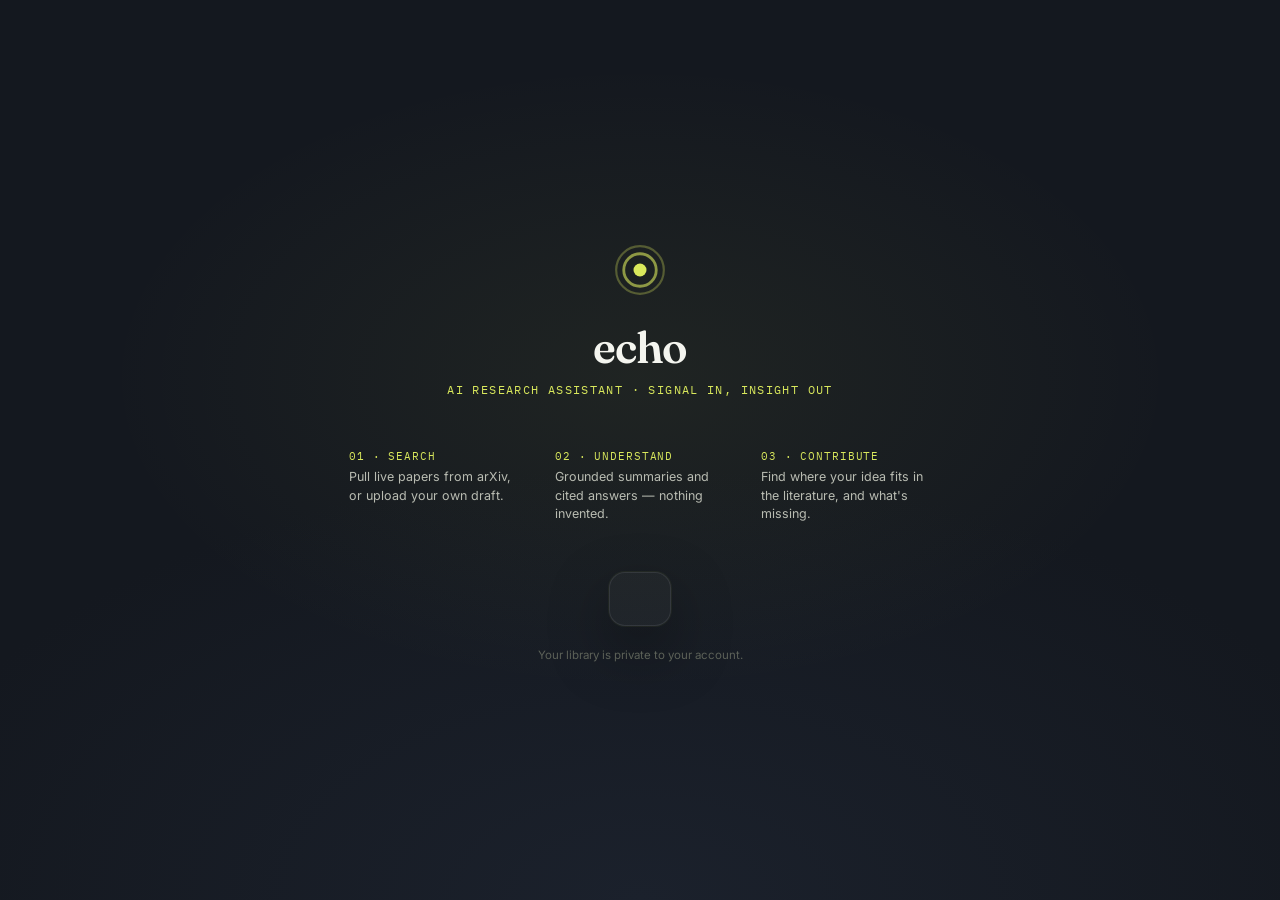
==== commit 3212ca38: "security inhancement" ====
--- a/frontend/echo_app.html
+++ b/frontend/echo_app.html
@@ -9,6 +9,8 @@
   <link
     href="https://fonts.googleapis.com/css2?family=Fraunces:ital,wght@0,500;0,600;1,500&family=Inter:wght@400;500;600;700&family=IBM+Plex+Mono:wght@400;500&display=swap"
     rel="stylesheet">
+  <script src="https://accounts.google.com/gsi/client" async defer></script>
+  <script>window.GOOGLE_CLIENT_ID = '965907288447-s40uhhr8a3182rg29cd71uqf13ng6hhf.apps.googleusercontent.com';</script>
   <style>
     :root {
       --ink: #14181F;
@@ -798,6 +800,151 @@
       .detail-grid,
       .lib-grid {
         grid-template-columns: 1fr;
+      }
+    }
+
+    /* --- Auth gate: an immersive "signal" moment, distinct from the working
+     screens. Rings pulse outward from the mark like an active echo/sonar
+     scan — literal to the product name rather than decorative. --- */
+    #authGate {
+      background:
+        radial-gradient(ellipse 60% 50% at 50% 42%, rgba(217, 232, 92, 0.06), transparent 70%),
+        radial-gradient(ellipse 100% 80% at 50% 100%, #1B212C, var(--ink) 60%);
+      overflow: hidden;
+    }
+
+    .auth-rings {
+      position: absolute;
+      top: 38%;
+      left: 50%;
+      width: 1px;
+      height: 1px;
+      pointer-events: none;
+    }
+
+    .auth-ring {
+      position: absolute;
+      top: 0;
+      left: 0;
+      width: 120px;
+      height: 120px;
+      margin: -60px 0 0 -60px;
+      border-radius: 50%;
+      border: 1px solid var(--highlighter);
+      animation: authPing 3.6s cubic-bezier(.2, .6, .35, 1) infinite;
+      opacity: 0;
+    }
+
+    .auth-ring:nth-child(2) {
+      animation-delay: 1.2s;
+    }
+
+    .auth-ring:nth-child(3) {
+      animation-delay: 2.4s;
+    }
+
+    @keyframes authPing {
+      0% {
+        transform: scale(.4);
+        opacity: .55;
+      }
+
+      70% {
+        opacity: .08;
+      }
+
+      100% {
+        transform: scale(4.2);
+        opacity: 0;
+      }
+    }
+
+    .auth-mark {
+      position: relative;
+      z-index: 2;
+      width: 64px;
+      height: 64px;
+      margin: 0 auto 18px;
+      display: flex;
+      align-items: center;
+      justify-content: center;
+    }
+
+    .auth-wordmark {
+      position: relative;
+      z-index: 2;
+      font-family: 'Fraunces', serif;
+      font-weight: 600;
+      font-size: 44px;
+      letter-spacing: -0.02em;
+      color: #F4F5EF;
+      text-align: center;
+      margin-bottom: 8px;
+    }
+
+    .auth-tagline {
+      position: relative;
+      z-index: 2;
+      font-family: 'IBM Plex Mono', monospace;
+      font-size: 11.5px;
+      text-transform: uppercase;
+      letter-spacing: 0.12em;
+      color: var(--highlighter);
+      text-align: center;
+      margin-bottom: 52px;
+    }
+
+    .auth-highlights {
+      position: relative;
+      z-index: 2;
+      display: flex;
+      gap: 36px;
+      margin-bottom: 48px;
+      flex-wrap: wrap;
+      justify-content: center;
+      max-width: 640px;
+    }
+
+    .auth-highlight {
+      max-width: 170px;
+    }
+
+    .auth-highlight .eyebrow {
+      color: var(--highlighter);
+      margin-bottom: 5px;
+    }
+
+    .auth-highlight p {
+      font-family: 'Inter', sans-serif;
+      font-size: 12.5px;
+      line-height: 1.5;
+      color: #B9BCB2;
+      margin: 0;
+    }
+
+    .auth-signin-card {
+      position: relative;
+      z-index: 2;
+      background: rgba(255, 255, 255, 0.03);
+      border: 1px solid rgba(255, 255, 255, 0.09);
+      border-radius: 16px;
+      padding: 26px 30px;
+      box-shadow: 0 0 0 1px rgba(217, 232, 92, 0.05), 0 24px 60px rgba(0, 0, 0, 0.35);
+    }
+
+    .auth-footnote {
+      position: relative;
+      z-index: 2;
+      margin-top: 22px;
+      font-size: 11.5px;
+      color: #5C6158;
+      text-align: center;
+    }
+
+    @media (prefers-reduced-motion:reduce) {
+      .auth-ring {
+        animation: none;
+        opacity: 0;
       }
     }
   </style>
@@ -850,7 +997,7 @@
           <line x1="14" y1="10" x2="17" y2="10" stroke="currentColor" stroke-width="1.4" />
         </svg>Contribute</div>
     </nav>
-    <div class="sidebar-foot">Connected to your local Echo API.</div>
+    <div class="sidebar-foot" id="userBadge">Connected to your local Echo API.</div>
   </aside>
 
   <main>
@@ -862,11 +1009,14 @@
         <div class="screen-sub">Searches arXiv live. Only what you add here ends up in your library.</div>
       </div>
       <div class="searchbar">
-        <input type="text" id="searchInput" placeholder="e.g. flood prediction deep learning">
+        <input type="text" id="searchInput" placeholder="e.g. flood prediction deep learning"
+          onkeydown="if(event.key==='Enter') doSearch()">
         <input type="number" id="yearFrom" placeholder="Year from"
-          style="width:110px; padding:13px 12px; border-radius:9px; border:1px solid var(--line); font-size:14px;">
+          style="width:110px; padding:13px 12px; border-radius:9px; border:1px solid var(--line); font-size:14px;"
+          onkeydown="if(event.key==='Enter') doSearch()">
         <input type="number" id="yearTo" placeholder="Year to"
-          style="width:110px; padding:13px 12px; border-radius:9px; border:1px solid var(--line); font-size:14px;">
+          style="width:110px; padding:13px 12px; border-radius:9px; border:1px solid var(--line); font-size:14px;"
+          onkeydown="if(event.key==='Enter') doSearch()">
         <select id="resultCount"
           style="padding:13px 12px; border-radius:9px; border:1px solid var(--line); font-size:14px; background:#fff;">
           <option value="10">10 results</option>
@@ -931,7 +1081,8 @@
       <div class="card">
         <div class="field-label">Your idea or contribution</div>
         <textarea id="ideaInput" class="idea-box" rows="4"
-          placeholder="e.g. I want to improve flood detection by combining drone-based capture with SAR imagery and a transformer model for near real-time inference."></textarea>
+          placeholder="e.g. I want to improve flood detection by combining drone-based capture with SAR imagery and a transformer model for near real-time inference."
+          onkeydown="if(event.key==='Enter' && !event.shiftKey){ event.preventDefault(); analyzeIdea(); }"></textarea>
         <div class="card-actions"><button class="btn btn-primary" onclick="analyzeIdea()">Find relevant paper &amp; get
             guidance</button></div>
       </div>
@@ -951,7 +1102,46 @@
 
   <div class="toast" id="toast"></div>
 
-  <script src="app.js"></script>
+  <div id="authGate"
+    style="position:fixed; inset:0; display:flex; align-items:center; justify-content:center; z-index:100; flex-direction:column; padding:24px;">
+    <div class="auth-rings">
+      <div class="auth-ring"></div>
+      <div class="auth-ring"></div>
+      <div class="auth-ring"></div>
+    </div>
+
+    <div class="auth-mark">
+      <svg width="52" height="52" viewBox="0 0 24 24">
+        <circle cx="12" cy="12" r="3" fill="var(--highlighter)" />
+        <circle cx="12" cy="12" r="7.5" fill="none" stroke="var(--highlighter)" stroke-width="1.3" opacity=".6" />
+        <circle cx="12" cy="12" r="11" fill="none" stroke="var(--highlighter)" stroke-width="1" opacity=".3" />
+      </svg>
+    </div>
+    <div class="auth-wordmark">echo</div>
+    <div class="auth-tagline">AI research assistant · signal in, insight out</div>
+
+    <div class="auth-highlights">
+      <div class="auth-highlight">
+        <div class="eyebrow">01 · Search</div>
+        <p>Pull live papers from arXiv, or upload your own draft.</p>
+      </div>
+      <div class="auth-highlight">
+        <div class="eyebrow">02 · Understand</div>
+        <p>Grounded summaries and cited answers — nothing invented.</p>
+      </div>
+      <div class="auth-highlight">
+        <div class="eyebrow">03 · Contribute</div>
+        <p>Find where your idea fits in the literature, and what's missing.</p>
+      </div>
+    </div>
+
+    <div class="auth-signin-card">
+      <div id="googleSignInDiv"></div>
+    </div>
+    <div class="auth-footnote">Your library is private to your account.</div>
+  </div>
+
+  <script src="app.js?v=4"></script>
 </body>
 
 </html>
